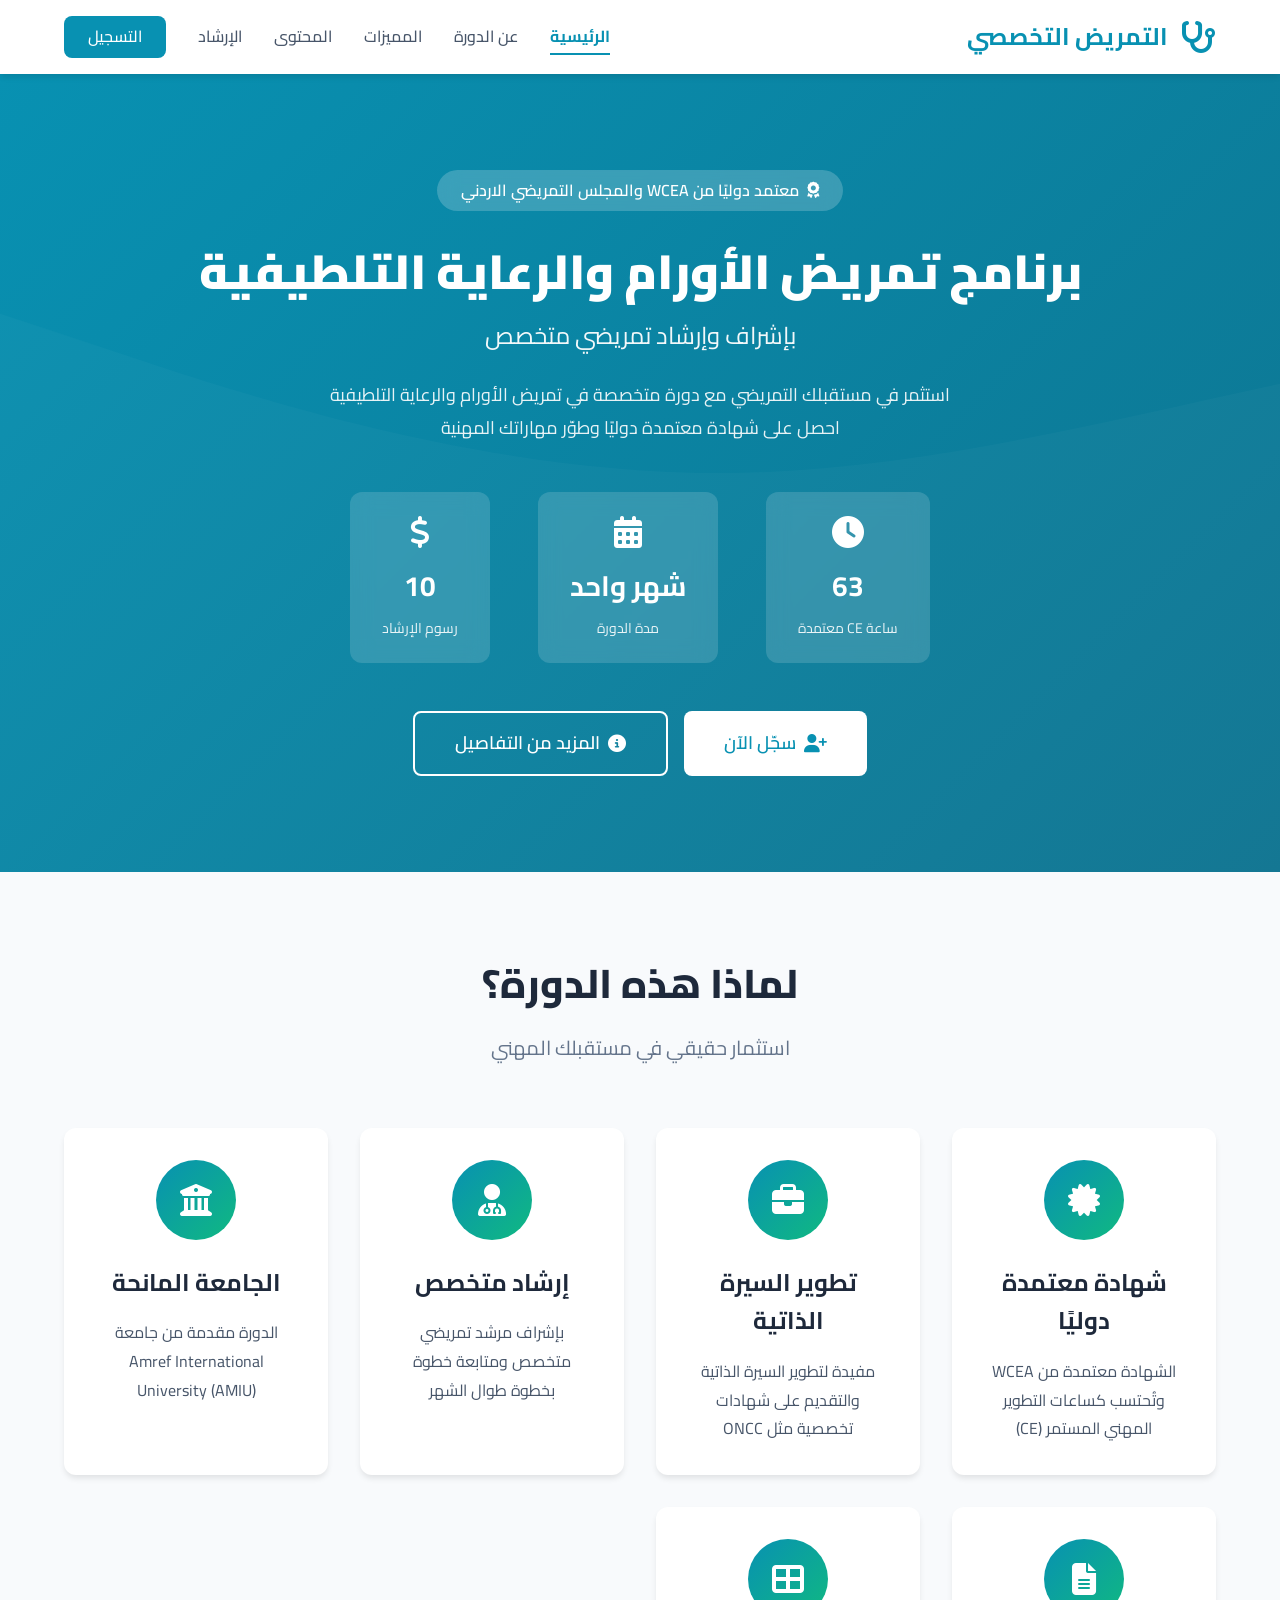
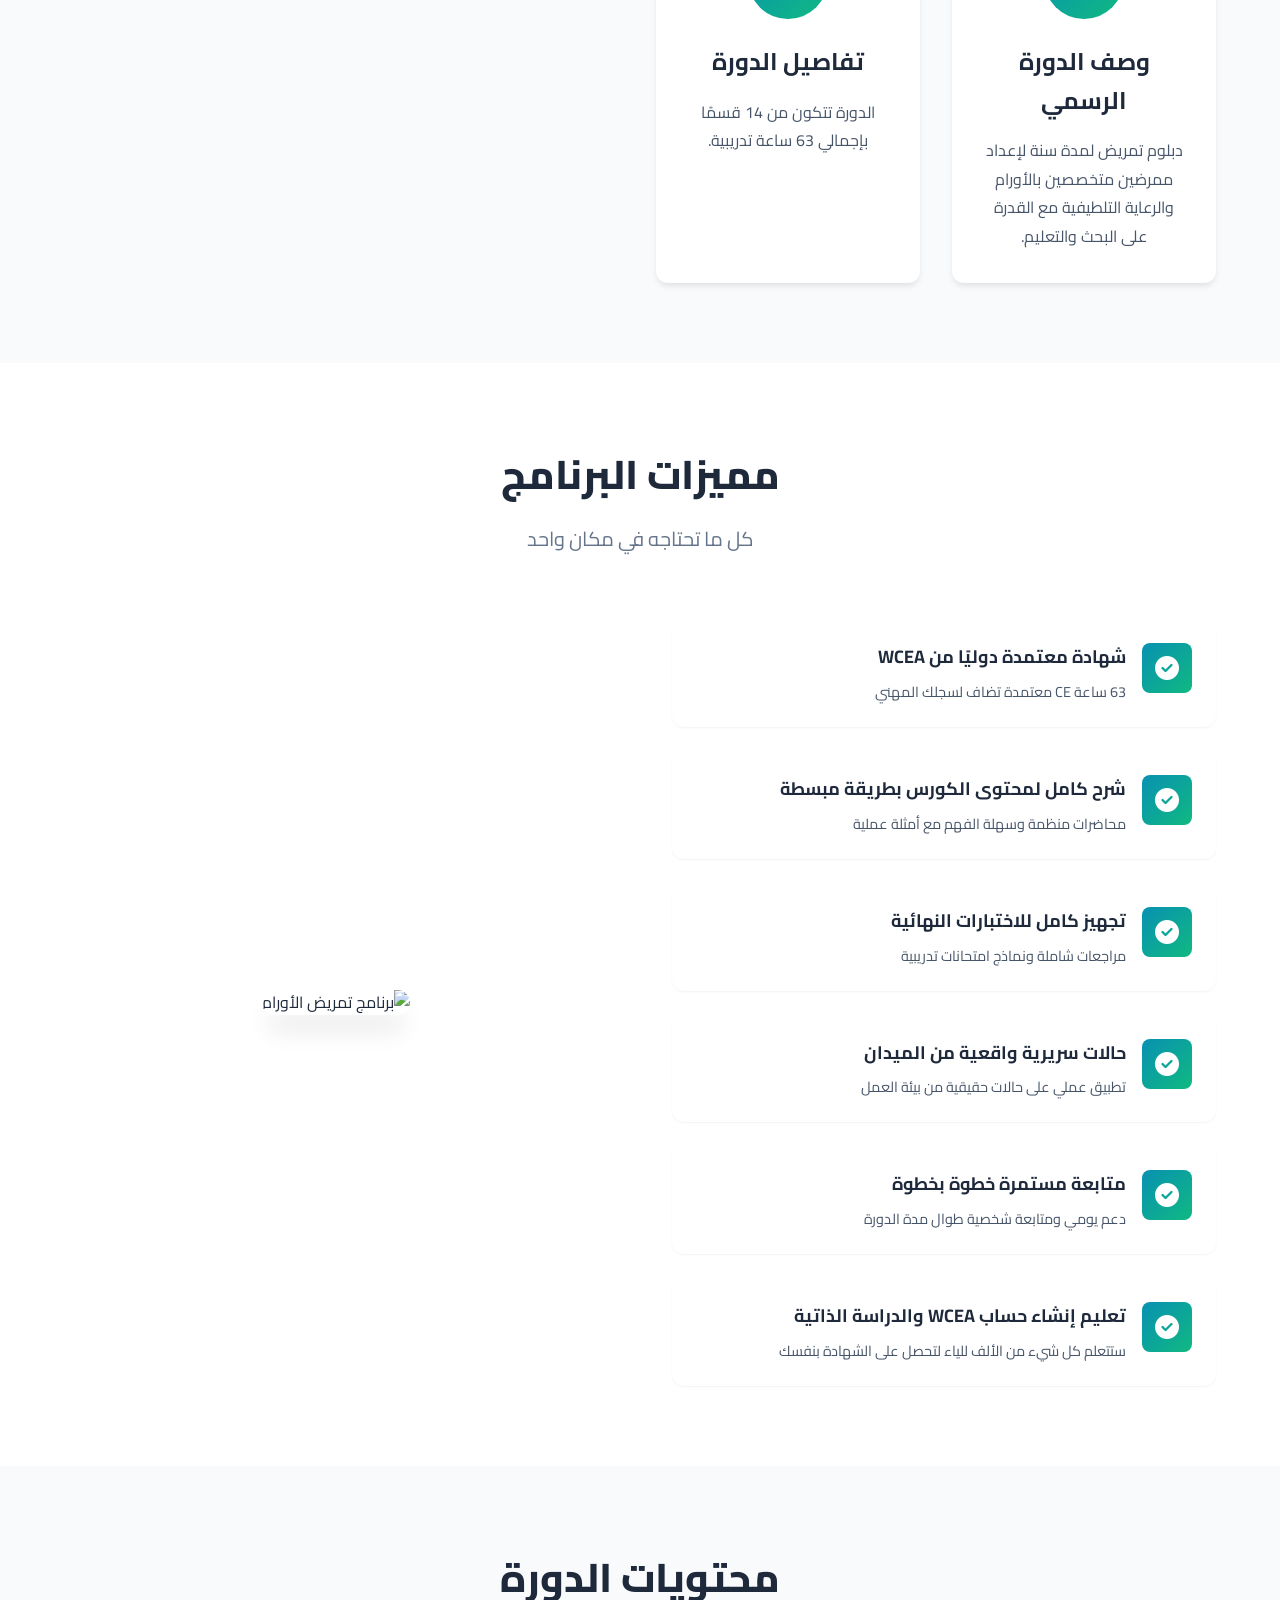
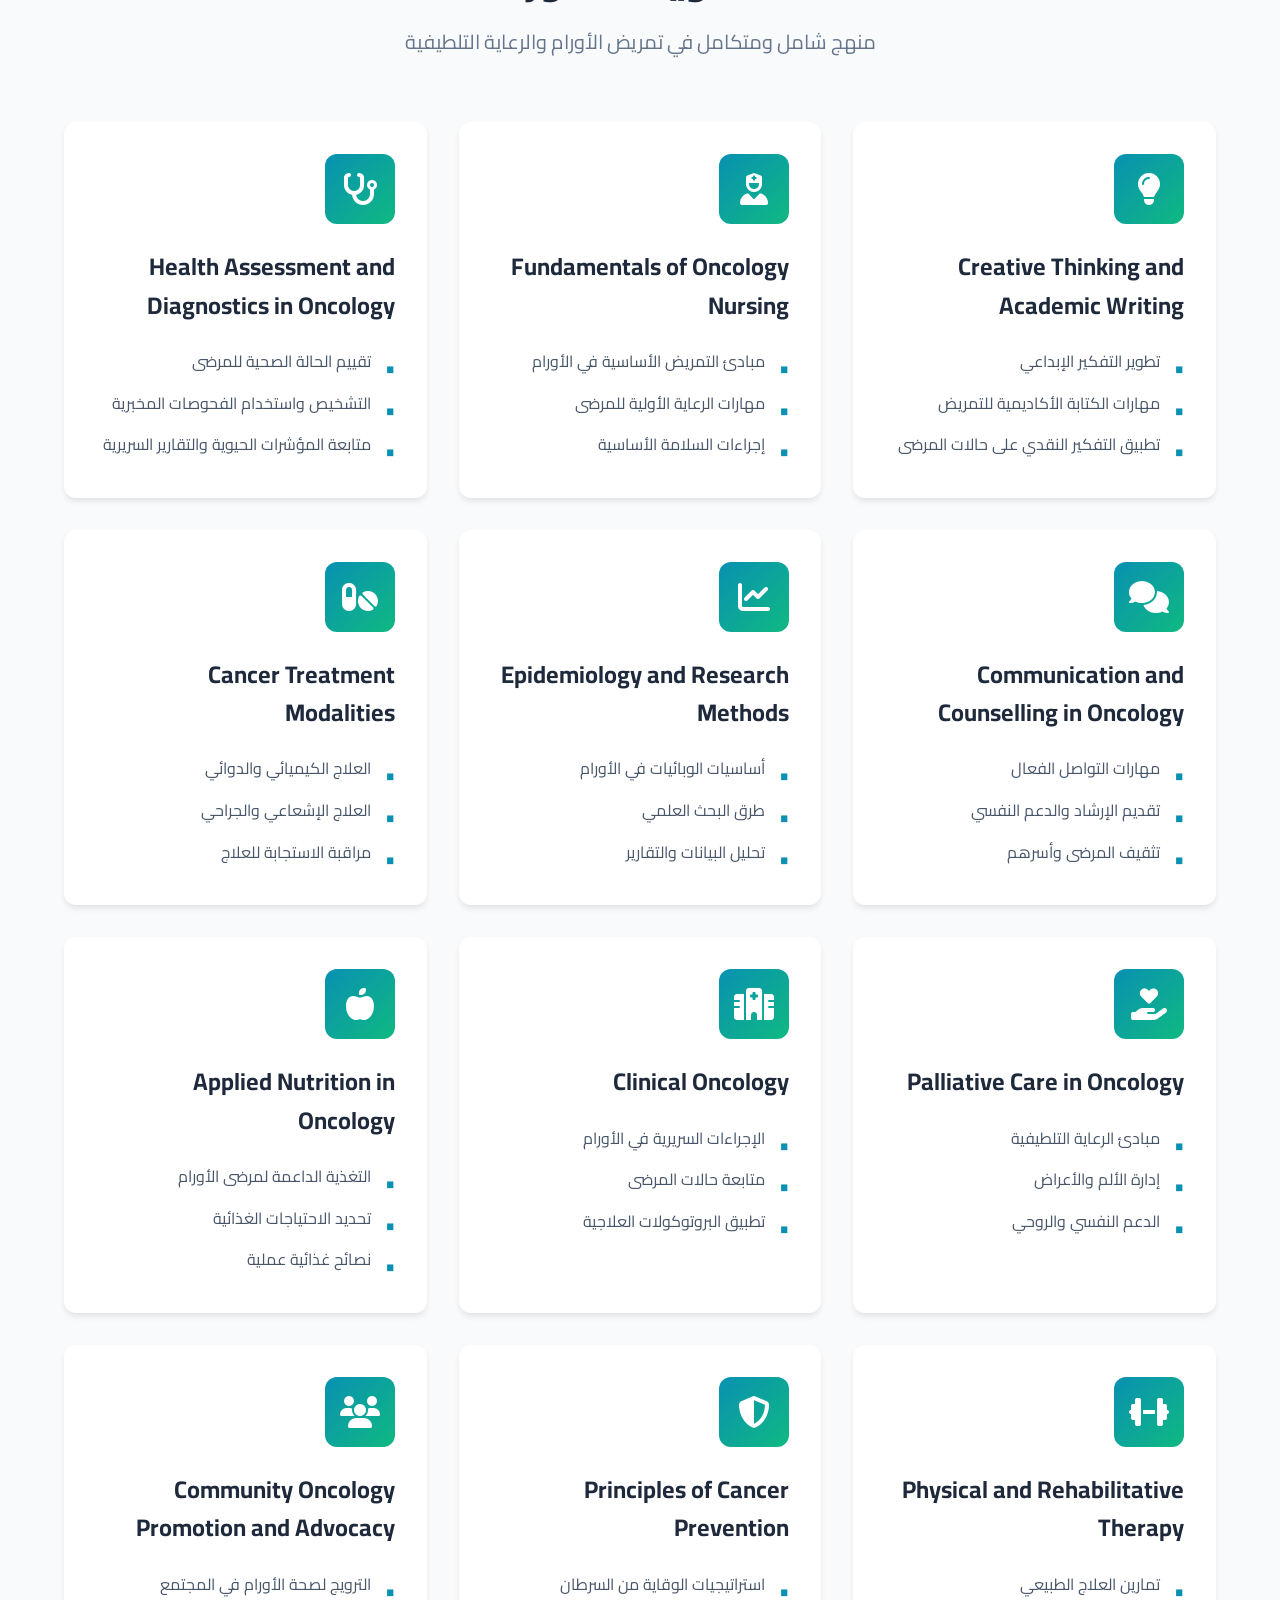
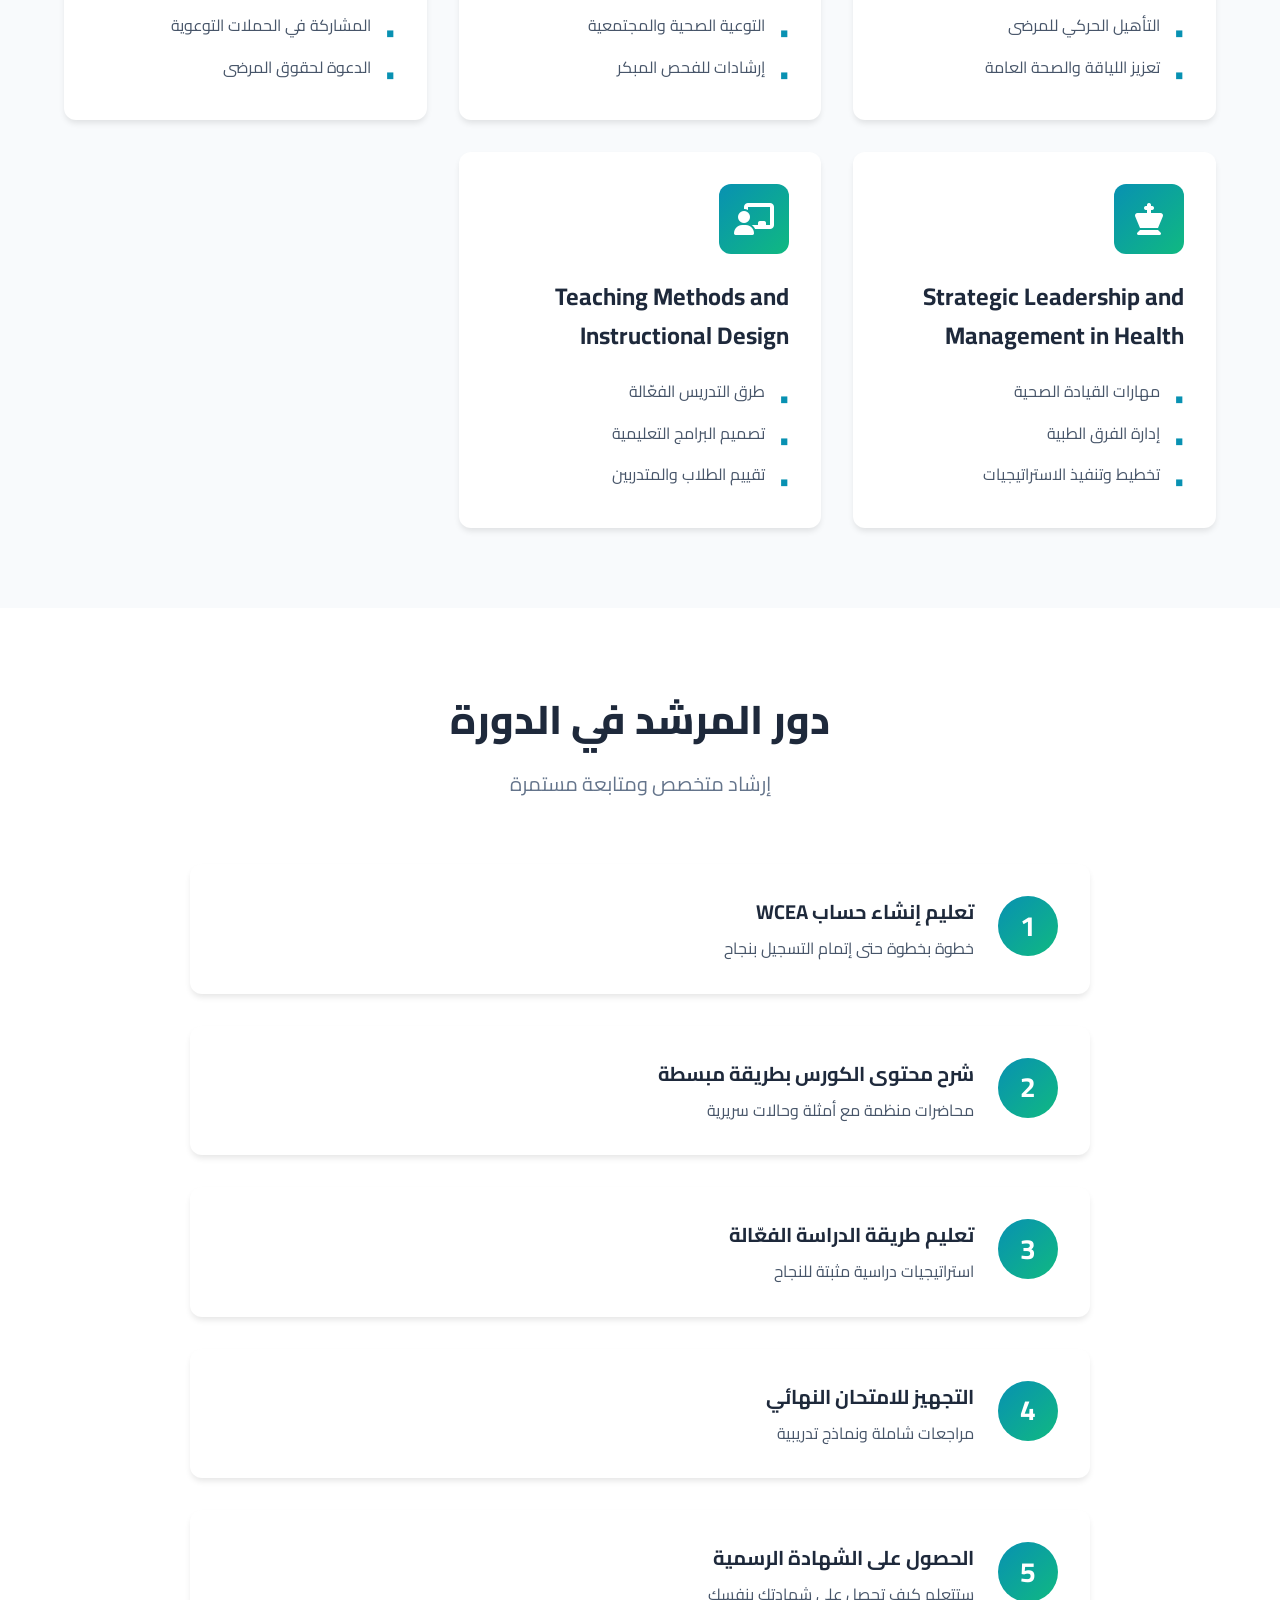
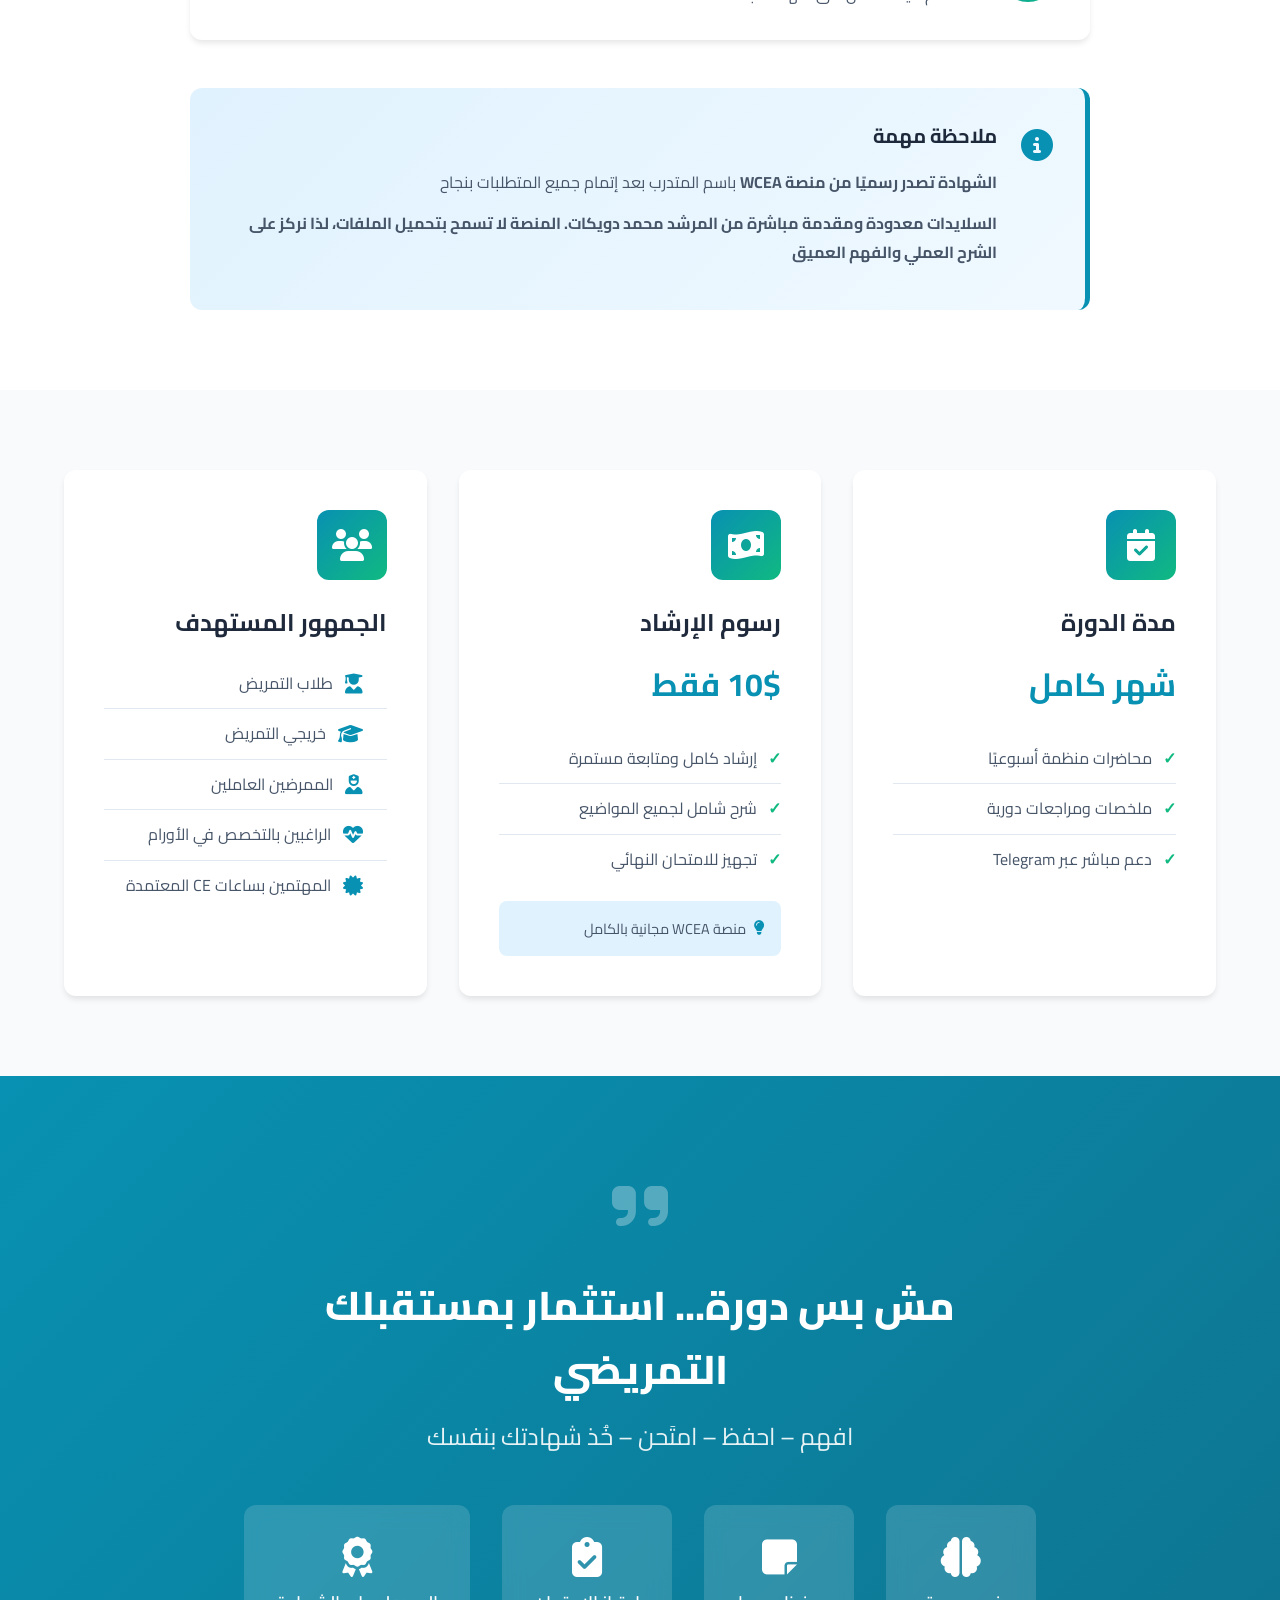
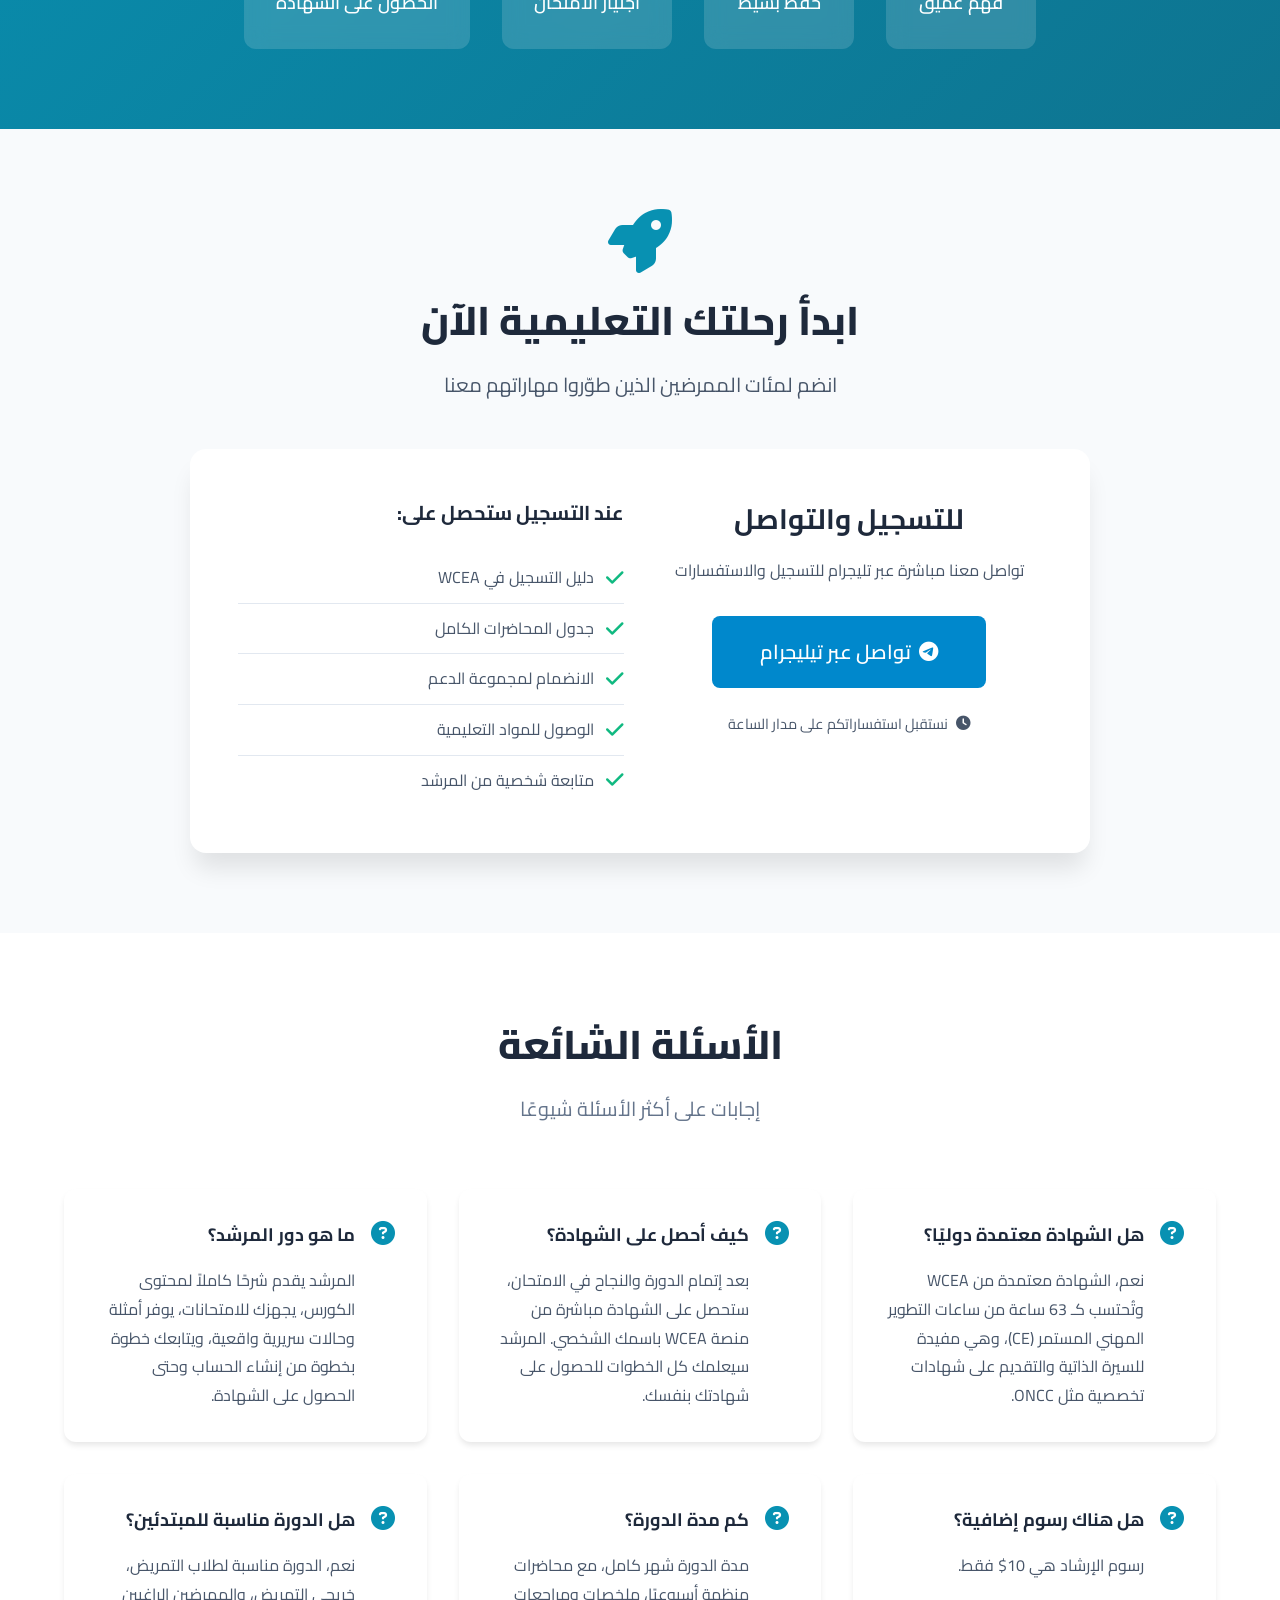
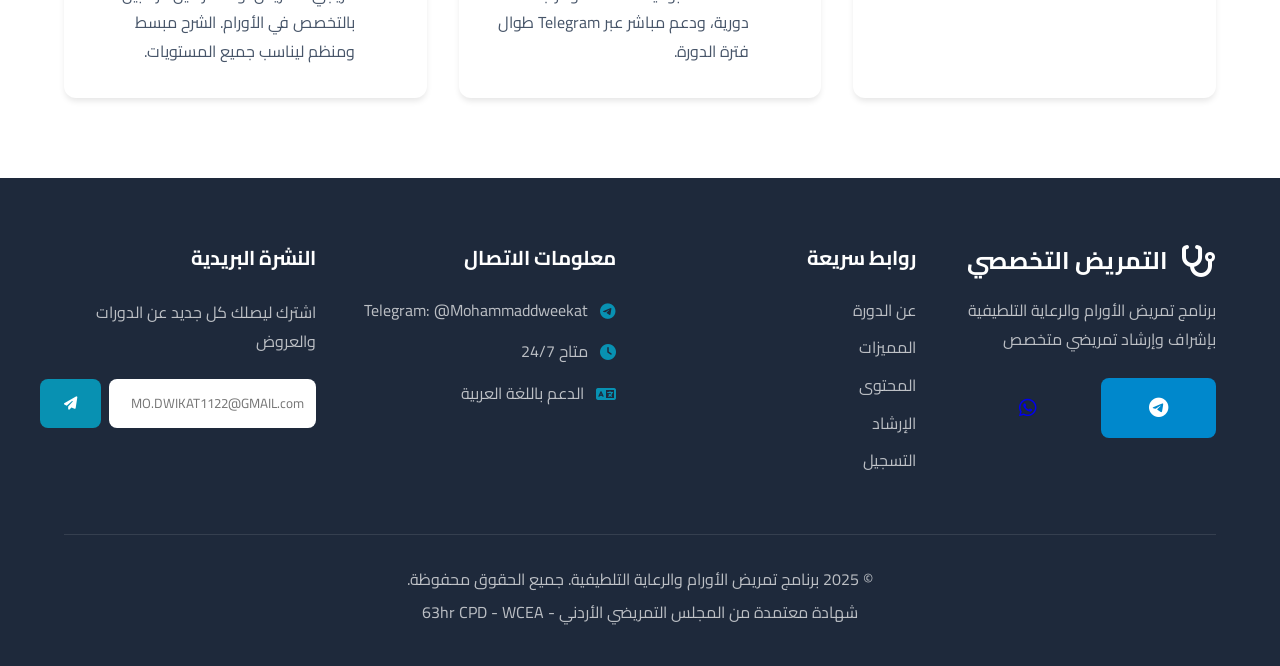
==== index.html @ 65f8643a "Update stylesheet and script paths in index.html" ====
<!DOCTYPE html>
<html lang="ar" dir="rtl">
<head>
    <meta charset="UTF-8">
    <meta name="viewport" content="width=device-width, initial-scale=1.0">
    <title>برنامج تمريض الأورام والرعاية التلطيفية</title>
    <link rel="stylesheet" href="style.css">
    <link rel="stylesheet" href="https://cdn.jsdelivr.net/npm/@fortawesome/fontawesome-free@6.4.0/css/all.min.css">
    <link rel="preconnect" href="https://fonts.googleapis.com">
    <link rel="preconnect" href="https://fonts.gstatic.com" crossorigin>
    <link href="https://fonts.googleapis.com/css2?family=Cairo:wght@300;400;600;700;900&display=swap" rel="stylesheet">
</head>
<body>
    <!-- Header Section -->
    <header class="main-header">
        <div class="container">
            <div class="header-content">
                <div class="logo">
                    <i class="fas fa-stethoscope"></i>
                    <span>التمريض التخصصي</span>
                </div>
                <nav class="main-nav">
                    <a href="#hero" class="nav-link">الرئيسية</a>
                    <a href="#about" class="nav-link">عن الدورة</a>
                    <a href="#features" class="nav-link">المميزات</a>
                    <a href="#content" class="nav-link">المحتوى</a>
                    <a href="#mentor" class="nav-link">الإرشاد</a>
                    <a href="#register" class="nav-link cta-nav">التسجيل</a>
                </nav>
                <button class="mobile-menu-btn">
                    <i class="fas fa-bars"></i>
                </button>
            </div>
        </div>
    </header>

    <!-- Hero Section -->
    <section id="hero" class="hero-section">
        <div class="hero-overlay"></div>
        <div class="container">
            <div class="hero-content">
                <div class="badge">
                    <i class="fas fa-award"></i>
                    <span>معتمد دوليًا من WCEA والمجلس التمريضي الاردني</span>
                </div>
                <h1 class="hero-title">برنامج تمريض الأورام والرعاية التلطيفية</h1>
                <p class="hero-subtitle">بإشراف وإرشاد تمريضي متخصص
                    </p>
                <p class="hero-description">
                    استثمر في مستقبلك التمريضي مع دورة متخصصة في تمريض الأورام والرعاية التلطيفية
                    <br>
                    احصل على شهادة معتمدة دوليًا وطوّر مهاراتك المهنية
                </p>
                <div class="hero-stats">
                    <div class="stat-item">
                        <i class="fas fa-clock"></i>
                        <strong>63</strong>
                        <span>ساعة CE معتمدة</span>
                    </div>
                    <div class="stat-item">
                        <i class="fas fa-calendar-alt"></i>
                        <strong>شهر واحد</strong>
                        <span>مدة الدورة</span>
                    </div>
                    <div class="stat-item">
                        <i class="fas fa-dollar-sign"></i>
                        <strong>10 دولار</strong>
                        <span>رسوم الإرشاد</span>
                    </div>
                </div>
                <div class="hero-cta">
                    <a href="#register" class="btn btn-primary btn-lg">
                        <i class="fas fa-user-plus"></i>
                        سجّل الآن
                    </a>
                    <a href="#about" class="btn btn-outline btn-lg">
                        <i class="fas fa-info-circle"></i>
                        المزيد من التفاصيل
                    </a>
                </div>
            </div>
        </div>
    </section>

    <!-- About Section -->
    <section id="about" class="about-section">
        <div class="container">
            <div class="section-header">
                <h2 class="section-title">لماذا هذه الدورة؟</h2>
                <p class="section-subtitle">استثمار حقيقي في مستقبلك المهني</p>
            </div>
            <div class="about-grid">
                <div class="about-card">
                    <div class="card-icon">
                        <i class="fas fa-certificate"></i>
                    </div>
                    <h3>شهادة معتمدة دوليًا</h3>
                    <p>الشهادة معتمدة من WCEA وتُحتسب كساعات التطوير المهني المستمر (CE)</p>
                </div>
                <div class="about-card">
                    <div class="card-icon">
                        <i class="fas fa-briefcase"></i>
                    </div>
                    <h3>تطوير السيرة الذاتية</h3>
                    <p>مفيدة لتطوير السيرة الذاتية والتقديم على شهادات تخصصية مثل ONCC</p>
                </div>
                <div class="about-card">
                    <div class="card-icon">
                        <i class="fas fa-user-md"></i>
                    </div>
                    <h3>إرشاد متخصص</h3>
                    <p>بإشراف مرشد تمريضي متخصص ومتابعة خطوة بخطوة طوال الشهر</p>
                     </div>
                      <div class="about-card">
                    <div class="card-icon">
                        <i class="fas fa-university"></i>
                          </div>
                    <h3>الجامعة المانحة </h3>
                    <p>الدورة مقدمة من جامعة Amref International University (AMIU)</p>
                    </div>
                      <div class="about-card">
                    <div class="card-icon">
                        <i class="fas fa-file-alt"></i>
                          </div>
                    <h3>وصف الدورة الرسمي  </h3>
                    <p>دبلوم تمريض لمدة سنة لإعداد ممرضين متخصصين بالأورام والرعاية التلطيفية مع القدرة على البحث والتعليم. </p>
                     </div>
                      <div class="about-card">
                    <div class="card-icon">
                        <i class="fas fa-th-large"></i>
                          </div>
                    <h3> تفاصيل الدورة   </h3>
                    <p>الدورة تتكون من 14 قسمًا بإجمالي 63 ساعة تدريبية.</p>
                </div>
                </div>
            </div>
        </div>
    </section>

    <!-- Features Section -->
    <section id="features" class="features-section">
        <div class="container">
            <div class="section-header">
                <h2 class="section-title">مميزات البرنامج</h2>
                <p class="section-subtitle">كل ما تحتاجه في مكان واحد</p>
            </div>
            <div class="features-content">
                <div class="features-list">
                    <div class="feature-item">
                        <div class="feature-icon">
                            <i class="fas fa-check-circle"></i>
                        </div>
                        <div class="feature-text">
                            <h4>شهادة معتمدة دوليًا من WCEA</h4>
                            <p>63 ساعة CE معتمدة تضاف لسجلك المهني</p>
                        </div>
                    </div>
                    <div class="feature-item">
                        <div class="feature-icon">
                            <i class="fas fa-check-circle"></i>
                        </div>
                        <div class="feature-text">
                            <h4>شرح كامل لمحتوى الكورس بطريقة مبسطة</h4>
                            <p>محاضرات منظمة وسهلة الفهم مع أمثلة عملية</p>
                        </div>
                    </div>
                    <div class="feature-item">
                        <div class="feature-icon">
                            <i class="fas fa-check-circle"></i>
                        </div>
                        <div class="feature-text">
                            <h4>تجهيز كامل للاختبارات النهائية</h4>
                            <p>مراجعات شاملة ونماذج امتحانات تدريبية</p>
                        </div>
                    </div>
                    <div class="feature-item">
                        <div class="feature-icon">
                            <i class="fas fa-check-circle"></i>
                        </div>
                        <div class="feature-text">
                            <h4>حالات سريرية واقعية من الميدان</h4>
                            <p>تطبيق عملي على حالات حقيقية من بيئة العمل</p>
                        </div>
                    </div>
                    <div class="feature-item">
                        <div class="feature-icon">
                            <i class="fas fa-check-circle"></i>
                        </div>
                        <div class="feature-text">
                            <h4>متابعة مستمرة خطوة بخطوة</h4>
                            <p>دعم يومي ومتابعة شخصية طوال مدة الدورة</p>
                        </div>
                    </div>
                    <div class="feature-item">
                        <div class="feature-icon">
                            <i class="fas fa-check-circle"></i>
                        </div>
                        <div class="feature-text">
                            <h4>تعليم إنشاء حساب WCEA والدراسة الذاتية</h4>
                            <p>ستتعلم كل شيء من الألف للياء لتحصل على الشهادة بنفسك</p>
                        </div>
                    </div>
                </div>
                <div class="features-image">
                    <img src="https://bozfzygezpiautkrzdjt.supabase.co/storage/v1/object/public/By%20AMREF%20Health%20Africa%20on%20behalf%20of%20AMREF%20Health%20Africa/1727100369_b77502ebb1fc973735e6120f9392bea0.jpg" alt="برنامج تمريض الأورام">

                </div>
            </div>
        </div>
    </section>

<!-- Content Section -->
<section id="content" class="content-section">
    <div class="container">
        <div class="section-header">
            <h2 class="section-title">محتويات الدورة</h2>
            <p class="section-subtitle">منهج شامل ومتكامل في تمريض الأورام والرعاية التلطيفية</p>
        </div>
        <div class="content-grid">

            <!-- 1. Creative Thinking and Academic Writing -->
            <div class="content-card">
                <div class="content-icon">
                    <i class="fas fa-lightbulb"></i>
                </div>
                <h3>Creative Thinking and Academic Writing</h3>
                <ul>
                    <li>تطوير التفكير الإبداعي</li>
                    <li>مهارات الكتابة الأكاديمية للتمريض</li>
                    <li>تطبيق التفكير النقدي على حالات المرضى</li>
                </ul>
            </div>

            <!-- 2. Fundamentals of Oncology Nursing -->
            <div class="content-card">
                <div class="content-icon">
                    <i class="fas fa-user-nurse"></i>
                </div>
                <h3>Fundamentals of Oncology Nursing</h3>
                <ul>
                    <li>مبادئ التمريض الأساسية في الأورام</li>
                    <li>مهارات الرعاية الأولية للمرضى</li>
                    <li>إجراءات السلامة الأساسية</li>
                </ul>
            </div>

            <!-- 3. Health Assessment and Diagnostics in Oncology -->
            <div class="content-card">
                <div class="content-icon">
                    <i class="fas fa-stethoscope"></i>
                </div>
                <h3>Health Assessment and Diagnostics in Oncology</h3>
                <ul>
                    <li>تقييم الحالة الصحية للمرضى</li>
                    <li>التشخيص واستخدام الفحوصات المخبرية</li>
                    <li>متابعة المؤشرات الحيوية والتقارير السريرية</li>
                </ul>
            </div>

            <!-- 4. Communication and Counselling in Oncology -->
            <div class="content-card">
                <div class="content-icon">
                    <i class="fas fa-comments"></i>
                </div>
                <h3>Communication and Counselling in Oncology</h3>
                <ul>
                    <li>مهارات التواصل الفعال</li>
                    <li>تقديم الإرشاد والدعم النفسي</li>
                    <li>تثقيف المرضى وأسرهم</li>
                </ul>
            </div>

            <!-- 5. Epidemiology and Research Methods -->
            <div class="content-card">
                <div class="content-icon">
                    <i class="fas fa-chart-line"></i>
                </div>
                <h3>Epidemiology and Research Methods</h3>
                <ul>
                    <li>أساسيات الوبائيات في الأورام</li>
                    <li>طرق البحث العلمي</li>
                    <li>تحليل البيانات والتقارير</li>
                </ul>
            </div>

            <!-- 6. Cancer Treatment Modalities -->
            <div class="content-card">
                <div class="content-icon">
                    <i class="fas fa-pills"></i>
                </div>
                <h3>Cancer Treatment Modalities</h3>
                <ul>
                    <li>العلاج الكيميائي والدوائي</li>
                    <li>العلاج الإشعاعي والجراحي</li>
                    <li>مراقبة الاستجابة للعلاج</li>
                </ul>
            </div>

            <!-- 7. Palliative Care in Oncology -->
            <div class="content-card">
                <div class="content-icon">
                    <i class="fas fa-hand-holding-heart"></i>
                </div>
                <h3>Palliative Care in Oncology</h3>
                <ul>
                    <li>مبادئ الرعاية التلطيفية</li>
                    <li>إدارة الألم والأعراض</li>
                    <li>الدعم النفسي والروحي</li>
                </ul>
            </div>

            <!-- 8. Clinical Oncology -->
            <div class="content-card">
                <div class="content-icon">
                    <i class="fas fa-hospital"></i>
                </div>
                <h3>Clinical Oncology</h3>
                <ul>
                    <li>الإجراءات السريرية في الأورام</li>
                    <li>متابعة حالات المرضى</li>
                    <li>تطبيق البروتوكولات العلاجية</li>
                </ul>
            </div>

            <!-- 9. Applied Nutrition in Oncology -->
            <div class="content-card">
                <div class="content-icon">
                    <i class="fas fa-apple-alt"></i>
                </div>
                <h3>Applied Nutrition in Oncology</h3>
                <ul>
                    <li>التغذية الداعمة لمرضى الأورام</li>
                    <li>تحديد الاحتياجات الغذائية</li>
                    <li>نصائح غذائية عملية</li>
                </ul>
            </div>

            <!-- 10. Physical and Rehabilitative Therapy -->
            <div class="content-card">
                <div class="content-icon">
                    <i class="fas fa-dumbbell"></i>
                </div>
                <h3>Physical and Rehabilitative Therapy</h3>
                <ul>
                    <li>تمارين العلاج الطبيعي</li>
                    <li>التأهيل الحركي للمرضى</li>
                    <li>تعزيز اللياقة والصحة العامة</li>
                </ul>
            </div>

            <!-- 11. Principles of Cancer Prevention -->
            <div class="content-card">
                <div class="content-icon">
                    <i class="fas fa-shield-alt"></i>
                </div>
                <h3>Principles of Cancer Prevention</h3>
                <ul>
                    <li>استراتيجيات الوقاية من السرطان</li>
                    <li>التوعية الصحية والمجتمعية</li>
                    <li>إرشادات للفحص المبكر</li>
                </ul>
            </div>

            <!-- 12. Community Oncology Promotion and Advocacy -->
            <div class="content-card">
                <div class="content-icon">
                    <i class="fas fa-users"></i>
                </div>
                <h3>Community Oncology Promotion and Advocacy</h3>
                <ul>
                    <li>الترويج لصحة الأورام في المجتمع</li>
                    <li>المشاركة في الحملات التوعوية</li>
                    <li>الدعوة لحقوق المرضى</li>
                </ul>
            </div>

            <!-- 13. Strategic Leadership and Management in Health -->
            <div class="content-card">
                <div class="content-icon">
                    <i class="fas fa-chess-king"></i>
                </div>
                <h3>Strategic Leadership and Management in Health</h3>
                <ul>
                    <li>مهارات القيادة الصحية</li>
                    <li>إدارة الفرق الطبية</li>
                    <li>تخطيط وتنفيذ الاستراتيجيات</li>
                </ul>
            </div>

            <!-- 14. Teaching Methods and Instructional Design -->
            <div class="content-card">
                <div class="content-icon">
                    <i class="fas fa-chalkboard-teacher"></i>
                </div>
                <h3>Teaching Methods and Instructional Design</h3>
                <ul>
                    <li>طرق التدريس الفعّالة</li>
                    <li>تصميم البرامج التعليمية</li>
                    <li>تقييم الطلاب والمتدربين</li>
                </ul>
            </div>

        </div>
    </div>
</section>


    <!-- Mentor Section -->
    <section id="mentor" class="mentor-section">
        <div class="container">
            <div class="section-header">
                <h2 class="section-title">دور المرشد في الدورة</h2>
                <p class="section-subtitle">إرشاد متخصص ومتابعة مستمرة</p>
            </div>
            <div class="mentor-content">
                <div class="mentor-steps">
                    <div class="step-item">
                        <div class="step-number">1</div>
                        <div class="step-content">
                            <h4>تعليم إنشاء حساب WCEA</h4>
                            <p>خطوة بخطوة حتى إتمام التسجيل بنجاح</p>
                        </div>
                    </div>
                    <div class="step-item">
                        <div class="step-number">2</div>
                        <div class="step-content">
                            <h4>شرح محتوى الكورس بطريقة مبسطة</h4>
                            <p>محاضرات منظمة مع أمثلة وحالات سريرية</p>
                        </div>
                    </div>
                    <div class="step-item">
                        <div class="step-number">3</div>
                        <div class="step-content">
                            <h4>تعليم طريقة الدراسة الفعّالة</h4>
                            <p>استراتيجيات دراسية مثبتة للنجاح</p>
                        </div>
                    </div>
                    <div class="step-item">
                        <div class="step-number">4</div>
                        <div class="step-content">
                            <h4>التجهيز للامتحان النهائي</h4>
                            <p>مراجعات شاملة ونماذج تدريبية</p>
                        </div>
                    </div>
                    <div class="step-item">
                        <div class="step-number">5</div>
                        <div class="step-content">
                            <h4>الحصول على الشهادة الرسمية</h4>
                            <p>ستتعلم كيف تحصل على شهادتك بنفسك</p>
                        </div>
                    </div>
                </div>
                <div class="mentor-note">
                    <div class="note-icon">
                        <i class="fas fa-info-circle"></i>
                    </div>
                    <div class="note-content">
                        <h4>ملاحظة مهمة</h4>
                        <p><strong>الشهادة تصدر رسميًا من منصة WCEA</strong> باسم المتدرب بعد إتمام جميع المتطلبات بنجاح</p>
                        <p><strong>السلايدات معدودة ومقدمة مباشرة من المرشد محمد دويكات. المنصة لا تسمح بتحميل الملفات، لذا نركز على الشرح العملي والفهم العميق</strong></p>

                    </div>
                </div>
            </div>
        </div>
    </section>

    <!-- Details Section -->
    <section class="details-section">
        <div class="container">
            <div class="details-grid">
                <div class="detail-card">
                    <div class="detail-icon">
                        <i class="fas fa-calendar-check"></i>
                    </div>
                    <h3>مدة الدورة</h3>
                    <p class="detail-value">شهر كامل</p>
                    <ul class="detail-list">
                        <li>محاضرات منظمة أسبوعيًا</li>
                        <li>ملخصات ومراجعات دورية</li>
                        <li>دعم مباشر عبر Telegram</li>
                    </ul>
                </div>
                <div class="detail-card">
                    <div class="detail-icon">
                        <i class="fas fa-money-bill-wave"></i>
                    </div>
                    <h3>رسوم الإرشاد</h3>
                    <p class="detail-value">10$ فقط</p>
                    <ul class="detail-list">
                        <li>إرشاد كامل ومتابعة مستمرة</li>
                        <li>شرح شامل لجميع المواضيع</li>
                        <li>تجهيز للامتحان النهائي</li>
                    </ul>
                    <p class="detail-note"><i class="fas fa-lightbulb"></i> منصة WCEA مجانية بالكامل</p>
                </div>
                <div class="detail-card">
                    <div class="detail-icon">
                        <i class="fas fa-users"></i>
                    </div>
                    <h3>الجمهور المستهدف</h3>
                    <ul class="detail-list target-list">
                        <li><i class="fas fa-user-graduate"></i> طلاب التمريض</li>
                        <li><i class="fas fa-graduation-cap"></i> خريجي التمريض</li>
                        <li><i class="fas fa-user-nurse"></i> الممرضين العاملين</li>
                        <li><i class="fas fa-heartbeat"></i> الراغبين بالتخصص في الأورام</li>
                        <li><i class="fas fa-certificate"></i> المهتمين بساعات CE المعتمدة</li>
                    </ul>
                </div>
            </div>
        </div>
    </section>

    <!-- Motivation Section -->
    <section class="motivation-section">
        <div class="container">
            <div class="motivation-content">
                <div class="quote-icon">
                    <i class="fas fa-quote-right"></i>
                </div>
                <h2 class="motivation-title">مش بس دورة... استثمار بمستقبلك التمريضي</h2>
                <p class="motivation-subtitle">افهم – احفظ – امتَحن – خُذ شهادتك بنفسك</p>
                <div class="motivation-features">
                    <div class="mot-item">
                        <i class="fas fa-brain"></i>
                        <span>فهم عميق</span>
                    </div>
                    <div class="mot-item">
                       <i class="fas fa-sticky-note"></i>
                        <span>حفظ بسيط </span>
                    </div>
                    <div class="mot-item">
                        <i class="fas fa-clipboard-check"></i>
                        <span>اجتياز الامتحان</span>
                    </div>
                    <div class="mot-item">
                        <i class="fas fa-award"></i>
                        <span>الحصول على الشهادة</span>
                    </div>
                </div>
            </div>
        </div>
    </section>

    <!-- Register Section -->
    <section id="register" class="register-section">
        <div class="container">
            <div class="register-content">
                <div class="register-header">
                    <i class="fas fa-rocket"></i>
                    <h2>ابدأ رحلتك التعليمية الآن</h2>
                    <p>انضم لمئات الممرضين الذين طوّروا مهاراتهم معنا</p>
                </div>
                <div class="register-box">
                    <div class="register-info">
                        <h3>للتسجيل والتواصل</h3>
                        <p>تواصل معنا مباشرة عبر تليجرام للتسجيل والاستفسارات</p>
                        <a href=https://t.me/mohammaddweekat class="btn btn-telegram btn-xl" target="_blank">
                            <i class="fab fa-telegram"></i>
                            تواصل عبر تيليجرام
                        </a>
                        <p class="register-note">
                            <i class="fas fa-clock"></i>
                            نستقبل استفساراتكم على مدار الساعة
                        </p>
                    </div>
                    <div class="register-benefits">
                        <h4>عند التسجيل ستحصل على:</h4>
                        <ul>
                            <li><i class="fas fa-check"></i> دليل التسجيل في WCEA</li>
                            <li><i class="fas fa-check"></i> جدول المحاضرات الكامل</li>
                            <li><i class="fas fa-check"></i> الانضمام لمجموعة الدعم</li>
                            <li><i class="fas fa-check"></i> الوصول للمواد التعليمية</li>
                            <li><i class="fas fa-check"></i> متابعة شخصية من المرشد</li>
                        </ul>
                    </div>
                </div>
            </div>
        </div>
    </section>

    <!-- FAQ Section -->
    <section class="faq-section">
        <div class="container">
            <div class="section-header">
                <h2 class="section-title">الأسئلة الشائعة</h2>
                <p class="section-subtitle">إجابات على أكثر الأسئلة شيوعًا</p>
            </div>
            <div class="faq-grid">
                <div class="faq-item">
                    <div class="faq-question">
                        <i class="fas fa-question-circle"></i>
                        <h4>هل الشهادة معتمدة دوليًا؟</h4>
                    </div>
                    <div class="faq-answer">
                        <p>نعم، الشهادة معتمدة من WCEA وتُحتسب كـ 63 ساعة من ساعات التطوير المهني المستمر (CE)، وهي مفيدة للسيرة الذاتية والتقديم على شهادات تخصصية مثل ONCC.</p>
                    </div>
                </div>
                <div class="faq-item">
                    <div class="faq-question">
                        <i class="fas fa-question-circle"></i>
                        <h4>كيف أحصل على الشهادة؟</h4>
                    </div>
                    <div class="faq-answer">
                        <p>بعد إتمام الدورة والنجاح في الامتحان، ستحصل على الشهادة مباشرة من منصة WCEA باسمك الشخصي. المرشد سيعلمك كل الخطوات للحصول على شهادتك بنفسك.</p>
                    </div>
                </div>
                <div class="faq-item">
                    <div class="faq-question">
                        <i class="fas fa-question-circle"></i>
                        <h4>ما هو دور المرشد؟</h4>
                    </div>
                    <div class="faq-answer">
                        <p>المرشد يقدم شرحًا كاملاً لمحتوى الكورس، يجهزك للامتحانات، يوفر أمثلة وحالات سريرية واقعية، ويتابعك خطوة بخطوة من إنشاء الحساب وحتى الحصول على الشهادة.</p>
                    </div>
                </div>
                <div class="faq-item">
                    <div class="faq-question">
                        <i class="fas fa-question-circle"></i>
                        <h4>هل هناك رسوم إضافية؟</h4>
                    </div>
                    <div class="faq-answer">
                        <p>رسوم الإرشاد هي 10$ فقط.</p>

                    </div>
                </div>
                <div class="faq-item">
                    <div class="faq-question">
                        <i class="fas fa-question-circle"></i>
                        <h4>كم مدة الدورة؟</h4>
                    </div>
                    <div class="faq-answer">
                        <p>مدة الدورة شهر كامل، مع محاضرات منظمة أسبوعيًا، ملخصات ومراجعات دورية، ودعم مباشر عبر Telegram طوال فترة الدورة.</p>
                    </div>
                </div>
                <div class="faq-item">
                    <div class="faq-question">
                        <i class="fas fa-question-circle"></i>
                        <h4>هل الدورة مناسبة للمبتدئين؟</h4>
                    </div>
                    <div class="faq-answer">
                        <p>نعم، الدورة مناسبة لطلاب التمريض، خريجي التمريض، والممرضين الراغبين بالتخصص في الأورام. الشرح مبسط ومنظم ليناسب جميع المستويات.</p>
                    </div>
                </div>
            </div>
        </div>
    </section>
<!-- Footer -->
<footer class="main-footer">
    <div class="container">
        <div class="footer-content">

            <!-- Logo & Description -->
            <div class="footer-section">
                <div class="footer-logo">
                    <i class="fas fa-stethoscope"></i>
                    <span>التمريض التخصصي</span>
                </div>
                <p>برنامج تمريض الأورام والرعاية التلطيفية بإشراف وإرشاد تمريضي متخصص</p>

                <!-- Social Links -->
                <div class="social-links">
                    <a href="https://t.me/mohammaddweekat" class="btn btn-telegram btn-xl" target="_blank">
                        <i class="fab fa-telegram"></i>
                    </a>
                    <a href="https://wa.me/0779327052" class="btn btn-whatsapp btn-xl" target="_blank">
                        <i class="fab fa-whatsapp"></i>
                    </a>
                </div>
            </div>

            <!-- Quick Links -->
            <div class="footer-section">
                <h4>روابط سريعة</h4>
                <ul class="footer-links">
                    <li><a href="#about">عن الدورة</a></li>
                    <li><a href="#features">المميزات</a></li>
                    <li><a href="#content">المحتوى</a></li>
                    <li><a href="#mentor">الإرشاد</a></li>
                    <li><a href="#register">التسجيل</a></li>
                </ul>
            </div>

            <!-- Contact Info -->
            <div class="footer-section">
                <h4>معلومات الاتصال</h4>
                <ul class="footer-contact">
                    <li><i class="fab fa-telegram"></i> Telegram: @Mohammaddweekat</li>
                    <li><i class="fas fa-clock"></i> متاح 24/7</li>
                    <li><i class="fas fa-language"></i> الدعم باللغة العربية</li>
                </ul>
            </div>

            <!-- Newsletter -->
            <div class="footer-section">
                <h4>النشرة البريدية</h4>
                <p>اشترك ليصلك كل جديد عن الدورات والعروض</p>
                <form class="newsletter-form">
                    <input type="email" placeholder="MO.DWIKAT1122@GMAIL.com">
                    <button type="submit"><i class="fas fa-paper-plane"></i></button>
                </form>
            </div>

        </div>

        <!-- Footer Bottom -->
        <div class="footer-bottom">
            <p>&copy; 2025 برنامج تمريض الأورام والرعاية التلطيفية. جميع الحقوق محفوظة.</p>
            <p>شهادة معتمدة من المجلس التمريضي الأردني - 63hr CPD - WCEA</p>
        </div>
    </div>
</footer>

<!-- Scroll to Top Button -->
<button class="scroll-top" id="scrollTop">
    <i class="fas fa-arrow-up"></i>
</button>

<script src="main.js"></script>
---- style.css ----
/* Global Styles */
* {
    margin: 0;
    padding: 0;
    box-sizing: border-box;
}

:root {
    /* Medical Colors */
    --primary-color: #0891b2; /* Medical Cyan */
    --secondary-color: #10b981; /* Medical Green */
    --accent-color: #06b6d4; /* Light Cyan */
    --dark-blue: #0e7490;
    --light-blue: #e0f2fe;
    --very-light-blue: #f0f9ff;
    
    /* Text Colors */
    --text-dark: #1e293b;
    --text-medium: #475569;
    --text-light: #64748b;
    
    /* Neutral Colors */
    --white: #ffffff;
    --light-gray: #f8fafc;
    --medium-gray: #e2e8f0;
    --border-gray: #cbd5e1;
    
    /* Status Colors */
    --success: #10b981;
    --warning: #f59e0b;
    --danger: #ef4444;
    
    /* Shadows */
    --shadow-sm: 0 1px 2px 0 rgba(0, 0, 0, 0.05);
    --shadow-md: 0 4px 6px -1px rgba(0, 0, 0, 0.1);
    --shadow-lg: 0 10px 15px -3px rgba(0, 0, 0, 0.1);
    --shadow-xl: 0 20px 25px -5px rgba(0, 0, 0, 0.1);
    
    /* Transitions */
    --transition: all 0.3s ease;
    
    /* Border Radius */
    --radius-sm: 0.375rem;
    --radius-md: 0.5rem;
    --radius-lg: 0.75rem;
    --radius-xl: 1rem;
}

body {
    font-family: 'Cairo', sans-serif;
    line-height: 1.6;
    color: var(--text-dark);
    background-color: var(--white);
    direction: rtl;
}

.container {
    max-width: 1200px;
    margin: 0 auto;
    padding: 0 1.5rem;
}

/* Header Styles */
.main-header {
    background: var(--white);
    box-shadow: var(--shadow-md);
    position: sticky;
    top: 0;
    z-index: 1000;
    transition: var(--transition);
}

.header-content {
    display: flex;
    justify-content: space-between;
    align-items: center;
    padding: 1rem 0;
}

.logo {
    display: flex;
    align-items: center;
    gap: 0.75rem;
    font-size: 1.5rem;
    font-weight: 700;
    color: var(--primary-color);
}

.logo i {
    font-size: 2rem;
}

.main-nav {
    display: flex;
    gap: 2rem;
    align-items: center;
}

.nav-link {
    color: var(--text-medium);
    text-decoration: none;
    font-weight: 500;
    transition: var(--transition);
    position: relative;
}

.nav-link:hover {
    color: var(--primary-color);
}

.nav-link::after {
    content: '';
    position: absolute;
    bottom: -5px;
    right: 0;
    width: 0;
    height: 2px;
    background: var(--primary-color);
    transition: var(--transition);
}

.nav-link:hover::after {
    width: 100%;
}

.cta-nav {
    background: var(--primary-color);
    color: var(--white);
    padding: 0.5rem 1.5rem;
    border-radius: var(--radius-md);
}

.cta-nav:hover {
    background: var(--dark-blue);
    color: var(--white);
}

.cta-nav::after {
    display: none;
}

.mobile-menu-btn {
    display: none;
    background: none;
    border: none;
    font-size: 1.5rem;
    color: var(--text-dark);
    cursor: pointer;
}

/* Hero Section */
.hero-section {
    background: linear-gradient(135deg, var(--primary-color) 0%, var(--dark-blue) 100%);
    color: var(--white);
    padding: 6rem 0;
    position: relative;
    overflow: hidden;
}

.hero-section::before {
    content: '';
    position: absolute;
    top: 0;
    right: 0;
    width: 100%;
    height: 100%;
    background: url('data:image/svg+xml,<svg xmlns="http://www.w3.org/2000/svg" viewBox="0 0 1440 320"><path fill="rgba(255,255,255,0.05)" d="M0,96L48,112C96,128,192,160,288,160C384,160,480,128,576,112C672,96,768,96,864,112C960,128,1056,160,1152,160C1248,160,1344,128,1392,112L1440,96L1440,320L1392,320C1344,320,1248,320,1152,320C1056,320,960,320,864,320C768,320,672,320,576,320C480,320,384,320,288,320C192,320,96,320,48,320L0,320Z"></path></svg>') no-repeat;
    background-size: cover;
    opacity: 0.5;
}

.hero-content {
    position: relative;
    z-index: 1;
    text-align: center;
    max-width: 900px;
    margin: 0 auto;
}

.badge {
    display: inline-flex;
    align-items: center;
    gap: 0.5rem;
    background: rgba(255, 255, 255, 0.2);
    backdrop-filter: blur(10px);
    padding: 0.5rem 1.5rem;
    border-radius: 50px;
    margin-bottom: 2rem;
    font-weight: 600;
}

.hero-title {
    font-size: 3rem;
    font-weight: 900;
    margin-bottom: 1rem;
    line-height: 1.2;
}

.hero-subtitle {
    font-size: 1.5rem;
    margin-bottom: 1.5rem;
    opacity: 0.95;
}

.hero-description {
    font-size: 1.125rem;
    margin-bottom: 3rem;
    opacity: 0.9;
    line-height: 1.8;
}

.hero-stats {
    display: flex;
    justify-content: center;
    gap: 3rem;
    margin-bottom: 3rem;
    flex-wrap: wrap;
}

.stat-item {
    display: flex;
    flex-direction: column;
    align-items: center;
    gap: 0.5rem;
    background: rgba(255, 255, 255, 0.15);
    backdrop-filter: blur(10px);
    padding: 1.5rem 2rem;
    border-radius: var(--radius-lg);
}

.stat-item i {
    font-size: 2rem;
    margin-bottom: 0.5rem;
}

.stat-item strong {
    font-size: 1.75rem;
    font-weight: 700;
}

.stat-item span {
    font-size: 0.875rem;
    opacity: 0.9;
}

.hero-cta {
    display: flex;
    justify-content: center;
    gap: 1rem;
    flex-wrap: wrap;
}

/* Button Styles */
.btn {
    display: inline-flex;
    align-items: center;
    gap: 0.5rem;
    padding: 0.75rem 2rem;
    border: none;
    border-radius: var(--radius-md);
    font-family: 'Cairo', sans-serif;
    font-weight: 600;
    text-decoration: none;
    cursor: pointer;
    transition: var(--transition);
    font-size: 1rem;
}

.btn-primary {
    background: var(--white);
    color: var(--primary-color);
}

.btn-primary:hover {
    background: var(--light-gray);
    transform: translateY(-2px);
    box-shadow: var(--shadow-lg);
}

.btn-outline {
    background: transparent;
    color: var(--white);
    border: 2px solid var(--white);
}

.btn-outline:hover {
    background: var(--white);
    color: var(--primary-color);
}

.btn-lg {
    padding: 1rem 2.5rem;
    font-size: 1.125rem;
}

.btn-xl {
    padding: 1.25rem 3rem;
    font-size: 1.25rem;
}

.btn-telegram {
    background: #0088cc;
    color: var(--white);
}

.btn-telegram:hover {
    background: #006699;
    transform: translateY(-2px);
    box-shadow: var(--shadow-lg);
}

/* Section Styles */
section {
    padding: 5rem 0;
}

.section-header {
    text-align: center;
    margin-bottom: 4rem;
}

.section-title {
    font-size: 2.5rem;
    font-weight: 800;
    color: var(--text-dark);
    margin-bottom: 1rem;
}

.section-subtitle {
    font-size: 1.25rem;
    color: var(--text-light);
}

/* About Section */
.about-section {
    background: var(--light-gray);
}

.about-grid {
    display: grid;
    grid-template-columns: repeat(auto-fit, minmax(250px, 1fr));
    gap: 2rem;
}

.about-card {
    background: var(--white);
    padding: 2rem;
    border-radius: var(--radius-lg);
    box-shadow: var(--shadow-md);
    transition: var(--transition);
    text-align: center;
}

.about-card:hover {
    transform: translateY(-5px);
    box-shadow: var(--shadow-xl);
}

.card-icon {
    width: 80px;
    height: 80px;
    background: linear-gradient(135deg, var(--primary-color), var(--secondary-color));
    color: var(--white);
    border-radius: 50%;
    display: flex;
    align-items: center;
    justify-content: center;
    font-size: 2rem;
    margin: 0 auto 1.5rem;
}

.about-card h3 {
    font-size: 1.5rem;
    font-weight: 700;
    color: var(--text-dark);
    margin-bottom: 1rem;
}

.about-card p {
    color: var(--text-medium);
    line-height: 1.8;
}

/* Features Section */
.features-content {
    display: grid;
    grid-template-columns: 1fr 1fr;
    gap: 4rem;
    align-items: center;
}

.features-list {
    display: flex;
    flex-direction: column;
    gap: 1.5rem;
}

.feature-item {
    display: flex;
    gap: 1rem;
    align-items: flex-start;
    background: var(--white);
    padding: 1.5rem;
    border-radius: var(--radius-lg);
    box-shadow: var(--shadow-sm);
    transition: var(--transition);
}

.feature-item:hover {
    box-shadow: var(--shadow-md);
    transform: translateX(-5px);
}

.feature-icon {
    flex-shrink: 0;
    width: 50px;
    height: 50px;
    background: linear-gradient(135deg, var(--primary-color), var(--secondary-color));
    color: var(--white);
    border-radius: var(--radius-md);
    display: flex;
    align-items: center;
    justify-content: center;
    font-size: 1.5rem;
}

.feature-text h4 {
    font-size: 1.125rem;
    font-weight: 700;
    color: var(--text-dark);
    margin-bottom: 0.5rem;
}

.feature-text p {
    color: var(--text-medium);
    font-size: 0.9rem;
}

.features-image {
    text-align: center;
}

.features-image img {
    max-width: 100%;
    height: auto;
    border-radius: var(--radius-xl);
    box-shadow: var(--shadow-xl);
}

/* Content Section */
.content-section {
    background: var(--light-gray);
}

.content-grid {
    display: grid;
    grid-template-columns: repeat(auto-fit, minmax(300px, 1fr));
    gap: 2rem;
}

.content-card {
    background: var(--white);
    padding: 2rem;
    border-radius: var(--radius-lg);
    box-shadow: var(--shadow-md);
    transition: var(--transition);
}

.content-card:hover {
    transform: translateY(-5px);
    box-shadow: var(--shadow-xl);
}

.content-icon {
    width: 70px;
    height: 70px;
    background: linear-gradient(135deg, var(--primary-color), var(--secondary-color));
    color: var(--white);
    border-radius: var(--radius-lg);
    display: flex;
    align-items: center;
    justify-content: center;
    font-size: 2rem;
    margin-bottom: 1.5rem;
}

.content-card h3 {
    font-size: 1.5rem;
    font-weight: 700;
    color: var(--text-dark);
    margin-bottom: 1rem;
}

.content-card ul {
    list-style: none;
}

.content-card ul li {
    padding: 0.5rem 0;
    color: var(--text-medium);
    padding-right: 1.5rem;
    position: relative;
}

.content-card ul li::before {
    content: '•';
    position: absolute;
    right: 0;
    color: var(--primary-color);
    font-weight: 700;
    font-size: 1.5rem;
}

/* Mentor Section */
.mentor-content {
    max-width: 900px;
    margin: 0 auto;
}

.mentor-steps {
    display: flex;
    flex-direction: column;
    gap: 2rem;
    margin-bottom: 3rem;
}

.step-item {
    display: flex;
    gap: 1.5rem;
    align-items: flex-start;
    background: var(--white);
    padding: 2rem;
    border-radius: var(--radius-lg);
    box-shadow: var(--shadow-md);
    transition: var(--transition);
}

.step-item:hover {
    transform: translateX(-5px);
    box-shadow: var(--shadow-lg);
}

.step-number {
    flex-shrink: 0;
    width: 60px;
    height: 60px;
    background: linear-gradient(135deg, var(--primary-color), var(--secondary-color));
    color: var(--white);
    border-radius: 50%;
    display: flex;
    align-items: center;
    justify-content: center;
    font-size: 1.75rem;
    font-weight: 700;
}

.step-content h4 {
    font-size: 1.25rem;
    font-weight: 700;
    color: var(--text-dark);
    margin-bottom: 0.5rem;
}

.step-content p {
    color: var(--text-medium);
}

.mentor-note {
    background: linear-gradient(135deg, var(--light-blue), var(--very-light-blue));
    border-right: 5px solid var(--primary-color);
    padding: 2rem;
    border-radius: var(--radius-lg);
    display: flex;
    gap: 1.5rem;
}

.note-icon {
    flex-shrink: 0;
    font-size: 2rem;
    color: var(--primary-color);
}

.note-content h4 {
    font-size: 1.25rem;
    font-weight: 700;
    color: var(--text-dark);
    margin-bottom: 1rem;
}

.note-content p {
    color: var(--text-medium);
    margin-bottom: 0.75rem;
    line-height: 1.8;
}

/* Details Section */
.details-section {
    background: var(--light-gray);
}

.details-grid {
    display: grid;
    grid-template-columns: repeat(auto-fit, minmax(300px, 1fr));
    gap: 2rem;
}

.detail-card {
    background: var(--white);
    padding: 2.5rem;
    border-radius: var(--radius-lg);
    box-shadow: var(--shadow-md);
    transition: var(--transition);
}

.detail-card:hover {
    transform: translateY(-5px);
    box-shadow: var(--shadow-xl);
}

.detail-icon {
    width: 70px;
    height: 70px;
    background: linear-gradient(135deg, var(--primary-color), var(--secondary-color));
    color: var(--white);
    border-radius: var(--radius-lg);
    display: flex;
    align-items: center;
    justify-content: center;
    font-size: 2rem;
    margin-bottom: 1.5rem;
}

.detail-card h3 {
    font-size: 1.5rem;
    font-weight: 700;
    color: var(--text-dark);
    margin-bottom: 1rem;
}

.detail-value {
    font-size: 2rem;
    font-weight: 700;
    color: var(--primary-color);
    margin-bottom: 1.5rem;
}

.detail-list {
    list-style: none;
    margin-bottom: 1rem;
}

.detail-list li {
    padding: 0.75rem 0;
    color: var(--text-medium);
    padding-right: 1.5rem;
    position: relative;
    border-bottom: 1px solid var(--medium-gray);
}

.detail-list li:last-child {
    border-bottom: none;
}

.detail-list li::before {
    content: '✓';
    position: absolute;
    right: 0;
    color: var(--secondary-color);
    font-weight: 700;
}

.target-list li {
    display: flex;
    align-items: center;
    gap: 0.75rem;
}

.target-list li::before {
    content: none;
}

.target-list li i {
    color: var(--primary-color);
    font-size: 1.25rem;
}

.detail-note {
    background: var(--light-blue);
    padding: 1rem;
    border-radius: var(--radius-md);
    color: var(--text-medium);
    font-size: 0.9rem;
    display: flex;
    align-items: center;
    gap: 0.5rem;
}

.detail-note i {
    color: var(--primary-color);
}

/* Motivation Section */
.motivation-section {
    background: linear-gradient(135deg, var(--primary-color), var(--dark-blue));
    color: var(--white);
    text-align: center;
}

.motivation-content {
    max-width: 800px;
    margin: 0 auto;
}

.quote-icon {
    font-size: 4rem;
    opacity: 0.3;
    margin-bottom: 1rem;
}

.motivation-title {
    font-size: 2.5rem;
    font-weight: 800;
    margin-bottom: 1rem;
}

.motivation-subtitle {
    font-size: 1.5rem;
    margin-bottom: 3rem;
    opacity: 0.9;
}

.motivation-features {
    display: flex;
    justify-content: center;
    gap: 2rem;
    flex-wrap: wrap;
}

.mot-item {
    display: flex;
    flex-direction: column;
    align-items: center;
    gap: 0.75rem;
    background: rgba(255, 255, 255, 0.15);
    backdrop-filter: blur(10px);
    padding: 2rem;
    border-radius: var(--radius-lg);
    min-width: 150px;
}

.mot-item i {
    font-size: 2.5rem;
}

.mot-item span {
    font-weight: 600;
    font-size: 1.125rem;
}

/* Register Section */
.register-section {
    background: var(--light-gray);
}

.register-content {
    max-width: 900px;
    margin: 0 auto;
}

.register-header {
    text-align: center;
    margin-bottom: 3rem;
}

.register-header i {
    font-size: 4rem;
    color: var(--primary-color);
    margin-bottom: 1rem;
}

.register-header h2 {
    font-size: 2.5rem;
    font-weight: 800;
    color: var(--text-dark);
    margin-bottom: 1rem;
}

.register-header p {
    font-size: 1.25rem;
    color: var(--text-medium);
}

.register-box {
    display: grid;
    grid-template-columns: 1fr 1fr;
    gap: 2rem;
    background: var(--white);
    padding: 3rem;
    border-radius: var(--radius-xl);
    box-shadow: var(--shadow-xl);
}

.register-info {
    text-align: center;
}

.register-info h3 {
    font-size: 1.75rem;
    font-weight: 700;
    color: var(--text-dark);
    margin-bottom: 1rem;
}

.register-info p {
    color: var(--text-medium);
    margin-bottom: 2rem;
}

.register-note {
    margin-top: 1.5rem;
    color: var(--text-light);
    font-size: 0.9rem;
    display: flex;
    align-items: center;
    justify-content: center;
    gap: 0.5rem;
}

.register-benefits h4 {
    font-size: 1.25rem;
    font-weight: 700;
    color: var(--text-dark);
    margin-bottom: 1.5rem;
}

.register-benefits ul {
    list-style: none;
}

.register-benefits ul li {
    padding: 0.75rem 0;
    color: var(--text-medium);
    display: flex;
    align-items: center;
    gap: 0.75rem;
    border-bottom: 1px solid var(--medium-gray);
}

.register-benefits ul li:last-child {
    border-bottom: none;
}

.register-benefits ul li i {
    color: var(--secondary-color);
    font-size: 1.25rem;
}

/* FAQ Section */
.faq-grid {
    display: grid;
    grid-template-columns: repeat(auto-fit, minmax(350px, 1fr));
    gap: 2rem;
}

.faq-item {
    background: var(--white);
    padding: 2rem;
    border-radius: var(--radius-lg);
    box-shadow: var(--shadow-md);
    transition: var(--transition);
}

.faq-item:hover {
    box-shadow: var(--shadow-lg);
}

.faq-question {
    display: flex;
    gap: 1rem;
    align-items: flex-start;
    margin-bottom: 1rem;
}

.faq-question i {
    color: var(--primary-color);
    font-size: 1.5rem;
    flex-shrink: 0;
}

.faq-question h4 {
    font-size: 1.125rem;
    font-weight: 700;
    color: var(--text-dark);
}

.faq-answer p {
    color: var(--text-medium);
    line-height: 1.8;
    padding-right: 2.5rem;
}

/* Footer */
.main-footer {
    background: var(--text-dark);
    color: var(--white);
    padding: 4rem 0 2rem;
}

.footer-content {
    display: grid;
    grid-template-columns: repeat(auto-fit, minmax(250px, 1fr));
    gap: 3rem;
    margin-bottom: 3rem;
}

.footer-section h4 {
    font-size: 1.25rem;
    font-weight: 700;
    margin-bottom: 1.5rem;
}

.footer-logo {
    display: flex;
    align-items: center;
    gap: 0.75rem;
    font-size: 1.5rem;
    font-weight: 700;
    margin-bottom: 1rem;
}

.footer-logo i {
    font-size: 2rem;
}

.footer-section p {
    color: rgba(255, 255, 255, 0.7);
    line-height: 1.8;
    margin-bottom: 1.5rem;
}

.social-links {
    display: flex;
    gap: 1rem;
}

.social-link {
    width: 45px;
    height: 45px;
    background: rgba(255, 255, 255, 0.1);
    color: var(--white);
    border-radius: 50%;
    display: flex;
    align-items: center;
    justify-content: center;
    text-decoration: none;
    transition: var(--transition);
    font-size: 1.25rem;
}

.social-link:hover {
    background: var(--primary-color);
    transform: translateY(-3px);
}

.footer-links {
    list-style: none;
}

.footer-links li {
    margin-bottom: 0.75rem;
}

.footer-links a {
    color: rgba(255, 255, 255, 0.7);
    text-decoration: none;
    transition: var(--transition);
}

.footer-links a:hover {
    color: var(--white);
    padding-right: 5px;
}

.footer-contact {
    list-style: none;
}

.footer-contact li {
    margin-bottom: 1rem;
    color: rgba(255, 255, 255, 0.7);
    display: flex;
    align-items: center;
    gap: 0.75rem;
}

.footer-contact i {
    color: var(--primary-color);
}

.newsletter-form {
    display: flex;
    gap: 0.5rem;
}

.newsletter-form input {
    flex: 1;
    padding: 0.75rem;
    border: none;
    border-radius: var(--radius-md);
    font-family: 'Cairo', sans-serif;
}

.newsletter-form button {
    padding: 0.75rem 1.5rem;
    background: var(--primary-color);
    color: var(--white);
    border: none;
    border-radius: var(--radius-md);
    cursor: pointer;
    transition: var(--transition);
}

.newsletter-form button:hover {
    background: var(--dark-blue);
}

.footer-bottom {
    text-align: center;
    padding-top: 2rem;
    border-top: 1px solid rgba(255, 255, 255, 0.1);
    color: rgba(255, 255, 255, 0.7);
}

.footer-bottom p {
    margin-bottom: 0.5rem;
}

/* Scroll to Top Button */
.scroll-top {
    position: fixed;
    bottom: 2rem;
    left: 2rem;
    width: 50px;
    height: 50px;
    background: var(--primary-color);
    color: var(--white);
    border: none;
    border-radius: 50%;
    font-size: 1.25rem;
    cursor: pointer;
    opacity: 0;
    visibility: hidden;
    transition: var(--transition);
    box-shadow: var(--shadow-lg);
    z-index: 999;
}

.scroll-top.visible {
    opacity: 1;
    visibility: visible;
}

.scroll-top:hover {
    background: var(--dark-blue);
    transform: translateY(-3px);
}

/* Responsive Design */
@media (max-width: 1024px) {
    .features-content {
        grid-template-columns: 1fr;
    }
    
    .register-box {
        grid-template-columns: 1fr;
    }
}

@media (max-width: 768px) {
    .main-nav {
        display: none;
    }
    
    .mobile-menu-btn {
        display: block;
    }
    
    .hero-title {
        font-size: 2rem;
    }
    
    .hero-subtitle {
        font-size: 1.25rem;
    }
    
    .hero-stats {
        gap: 1rem;
    }
    
    .stat-item {
        padding: 1rem 1.5rem;
    }
    
    .hero-cta {
        flex-direction: column;
    }
    
    .section-title {
        font-size: 2rem;
    }
    
    .about-grid,
    .content-grid,
    .details-grid,
    .faq-grid {
        grid-template-columns: 1fr;
    }
    
    .motivation-title {
        font-size: 1.75rem;
    }
    
    .motivation-subtitle {
        font-size: 1.25rem;
    }
    
    .motivation-features {
        gap: 1rem;
    }
    
    .mot-item {
        min-width: 120px;
        padding: 1.5rem;
    }
    
    .footer-content {
        grid-template-columns: 1fr;
    }
}

@media (max-width: 480px) {
    .container {
        padding: 0 1rem;
    }
    
    .hero-section {
        padding: 4rem 0;
    }
    
    .hero-title {
        font-size: 1.75rem;
    }
    
    .hero-stats {
        flex-direction: column;
        gap: 1rem;
    }
    
    section {
        padding: 3rem 0;
    }
    
    .btn-lg {
        padding: 0.875rem 2rem;
        font-size: 1rem;
    }
    
    .btn-xl {
        padding: 1rem 2rem;
        font-size: 1.125rem;
    }
}
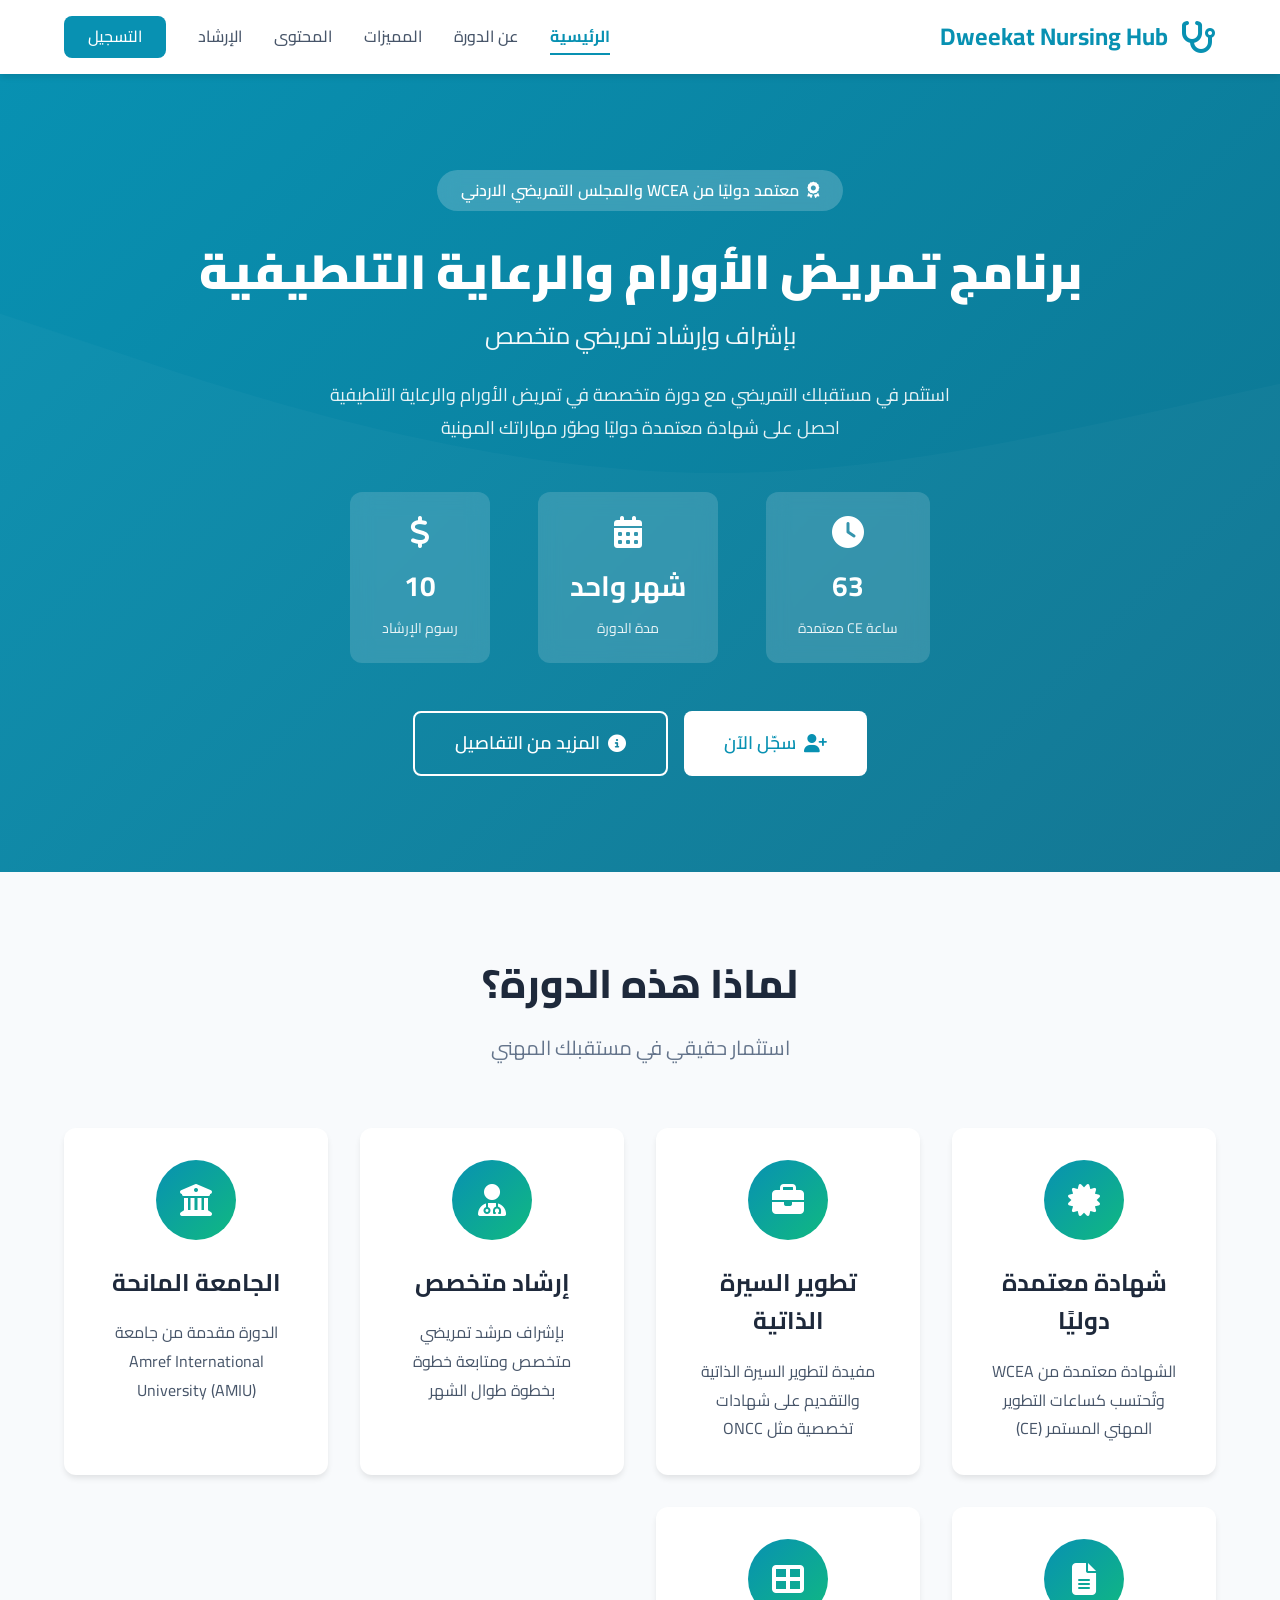
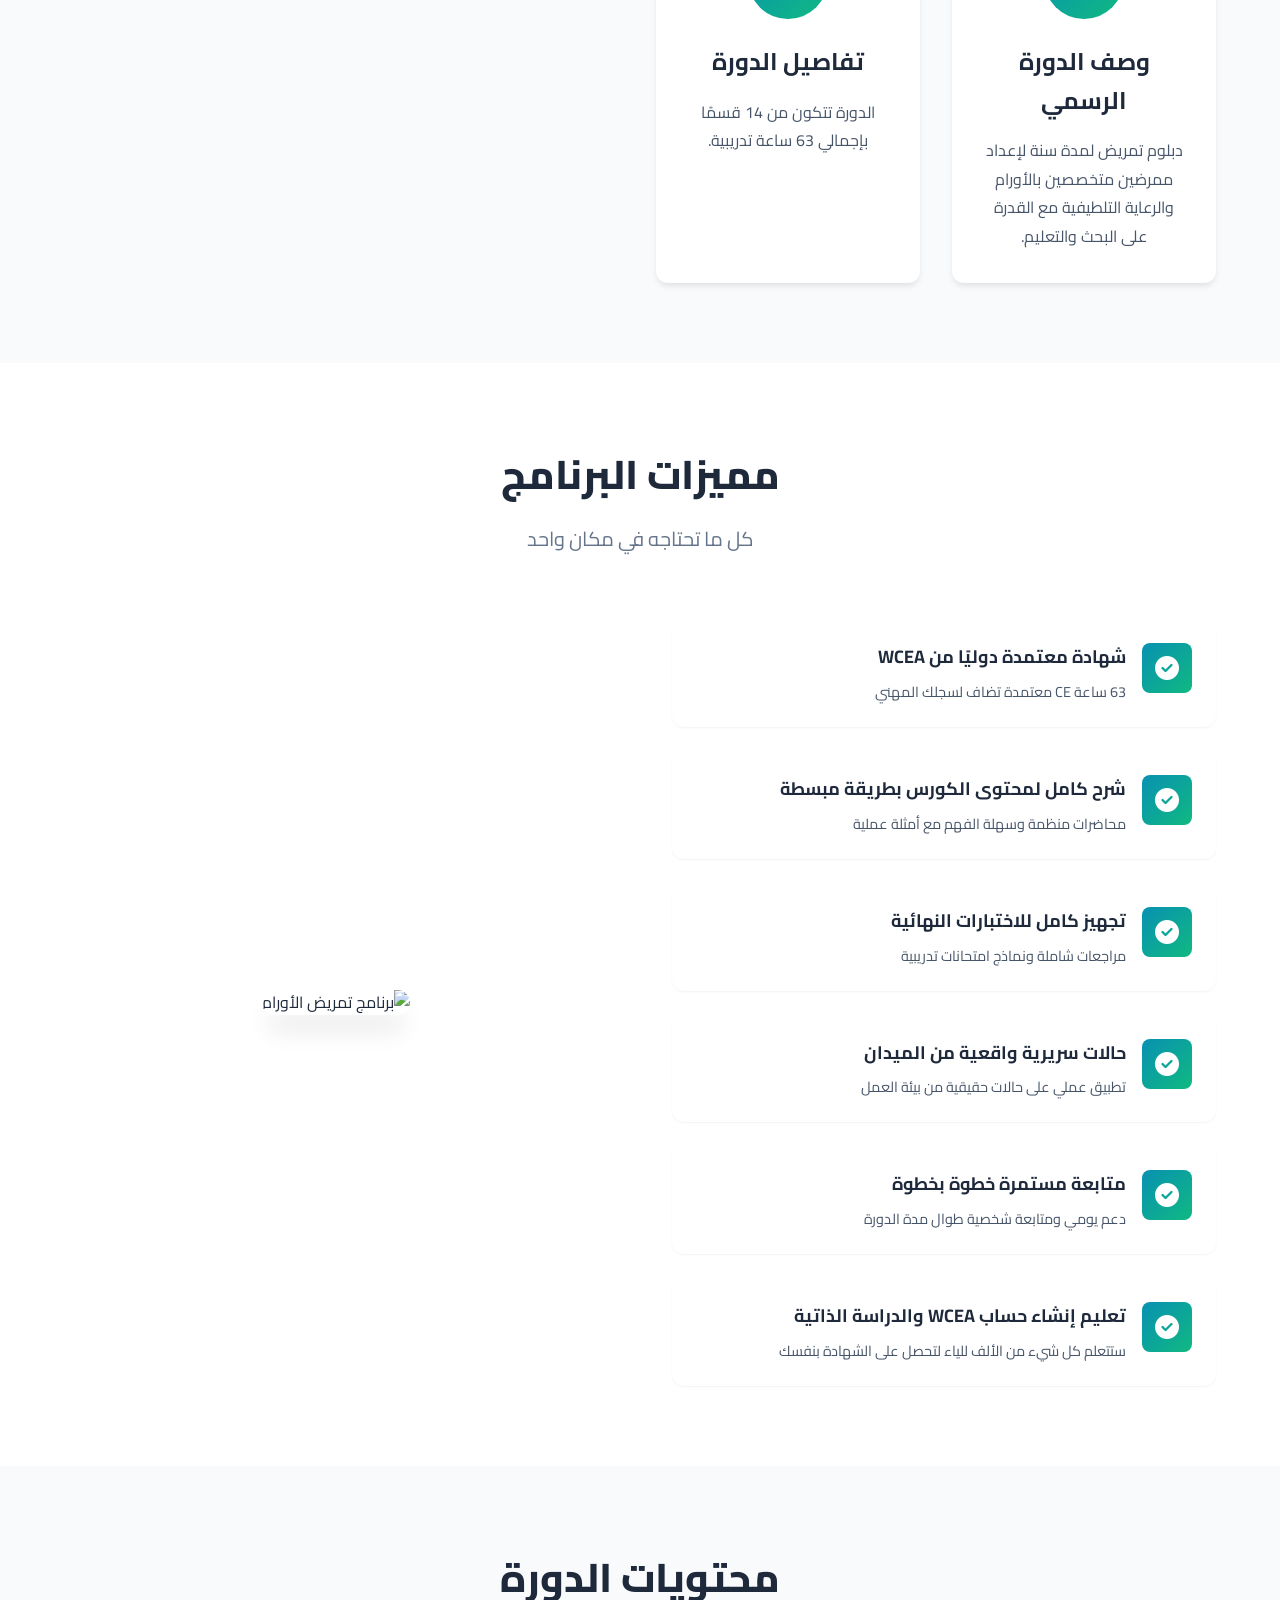
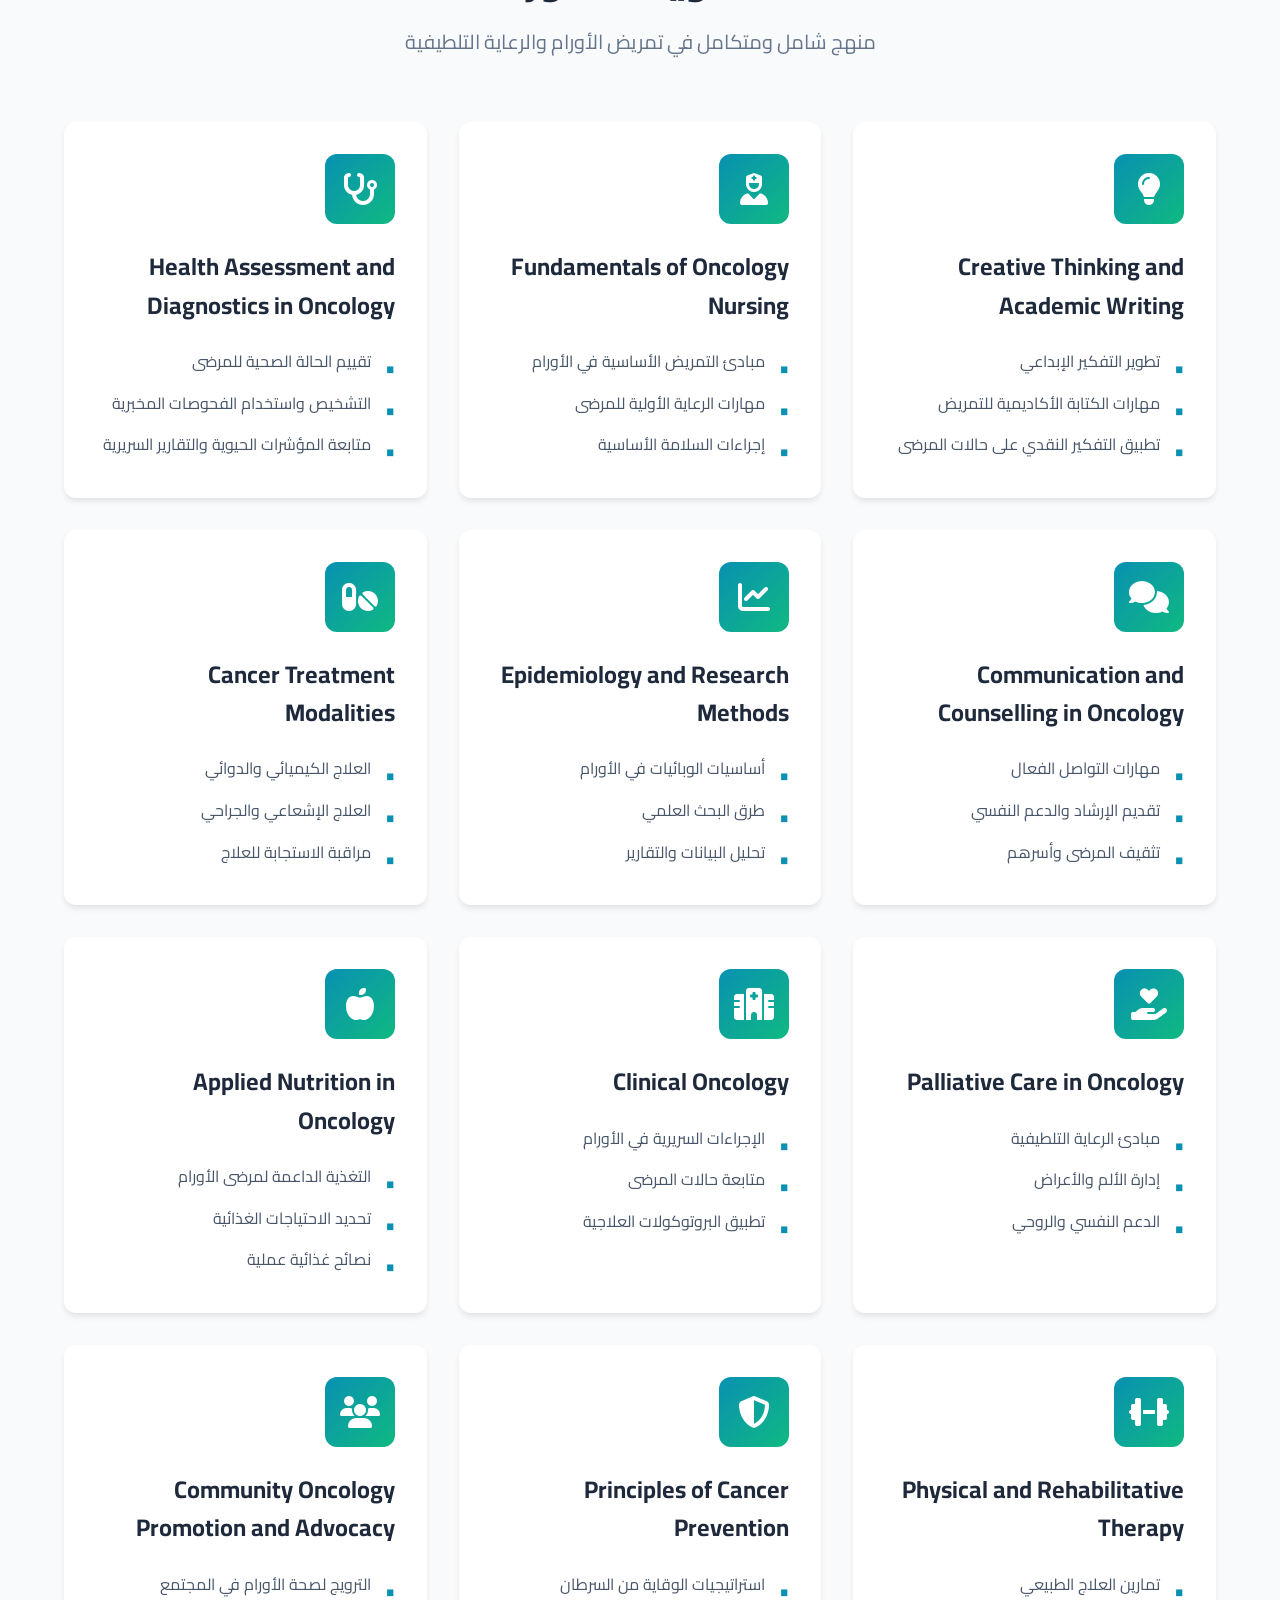
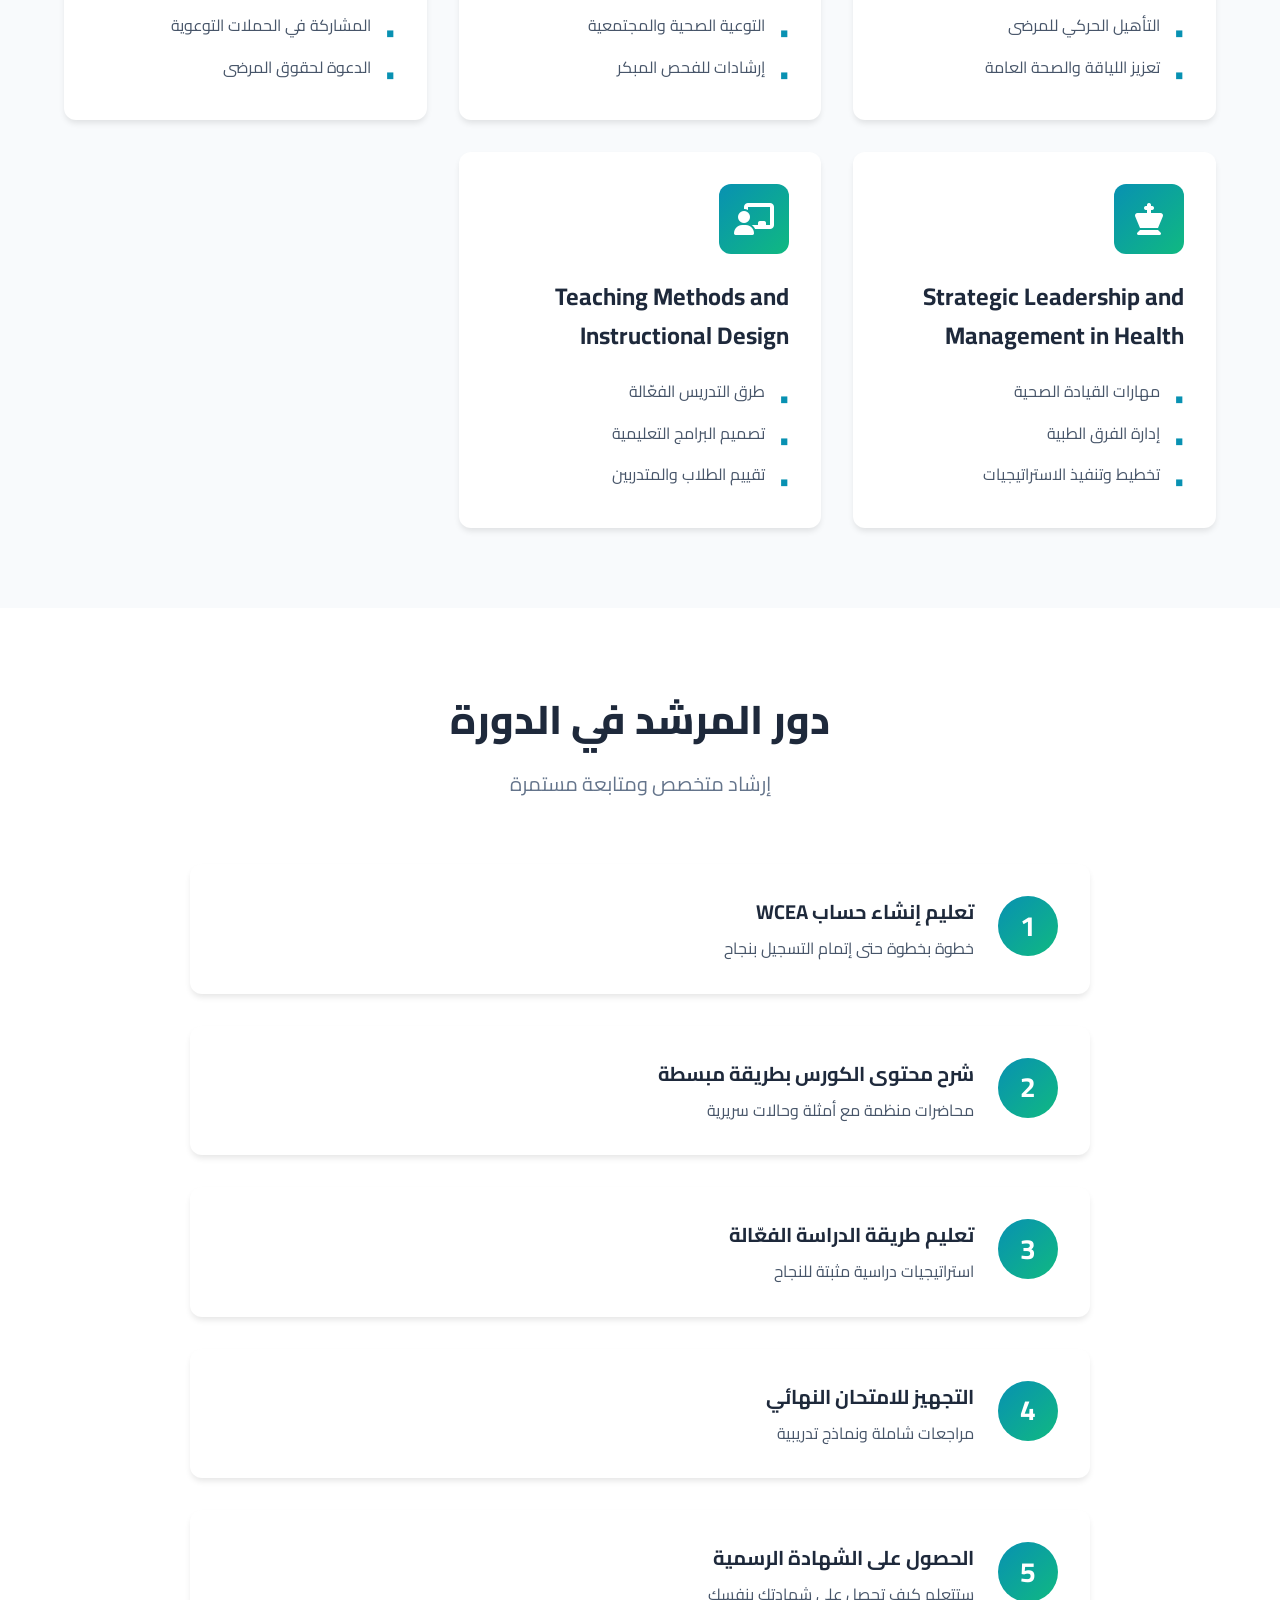
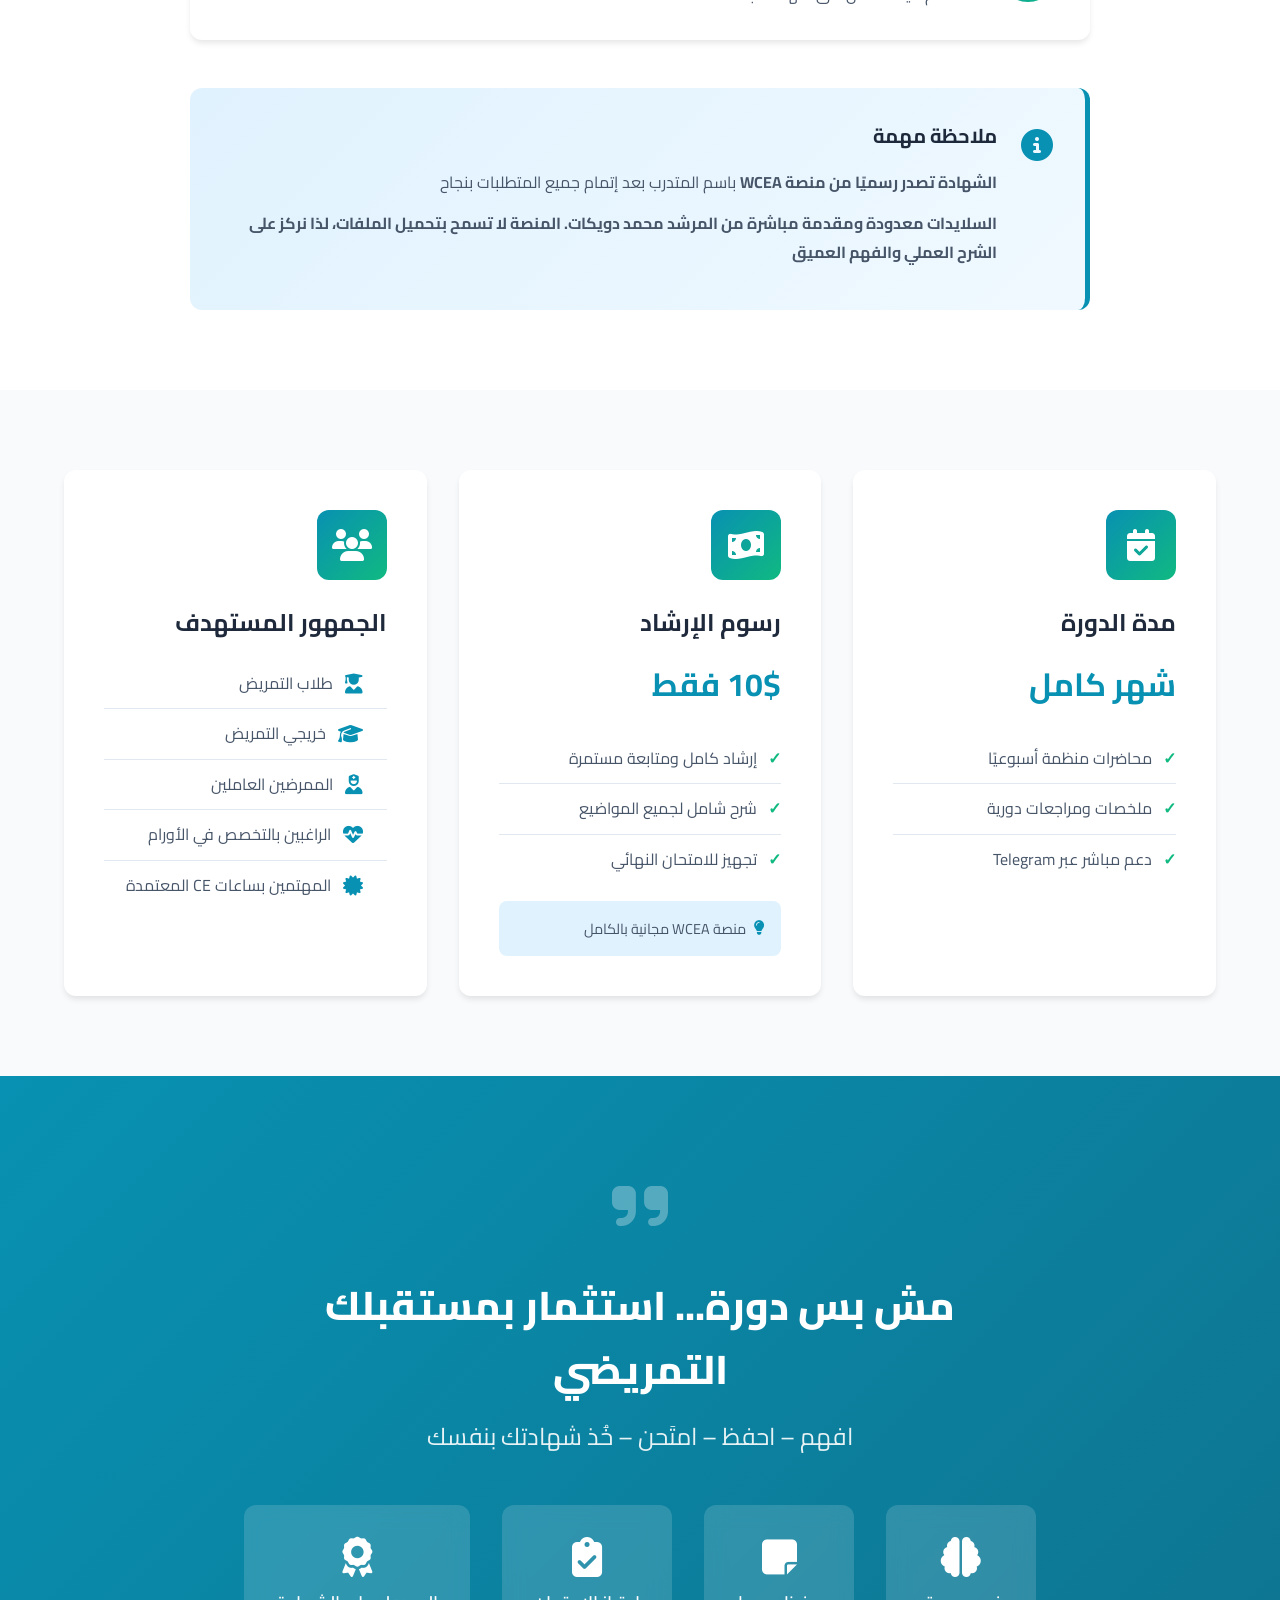
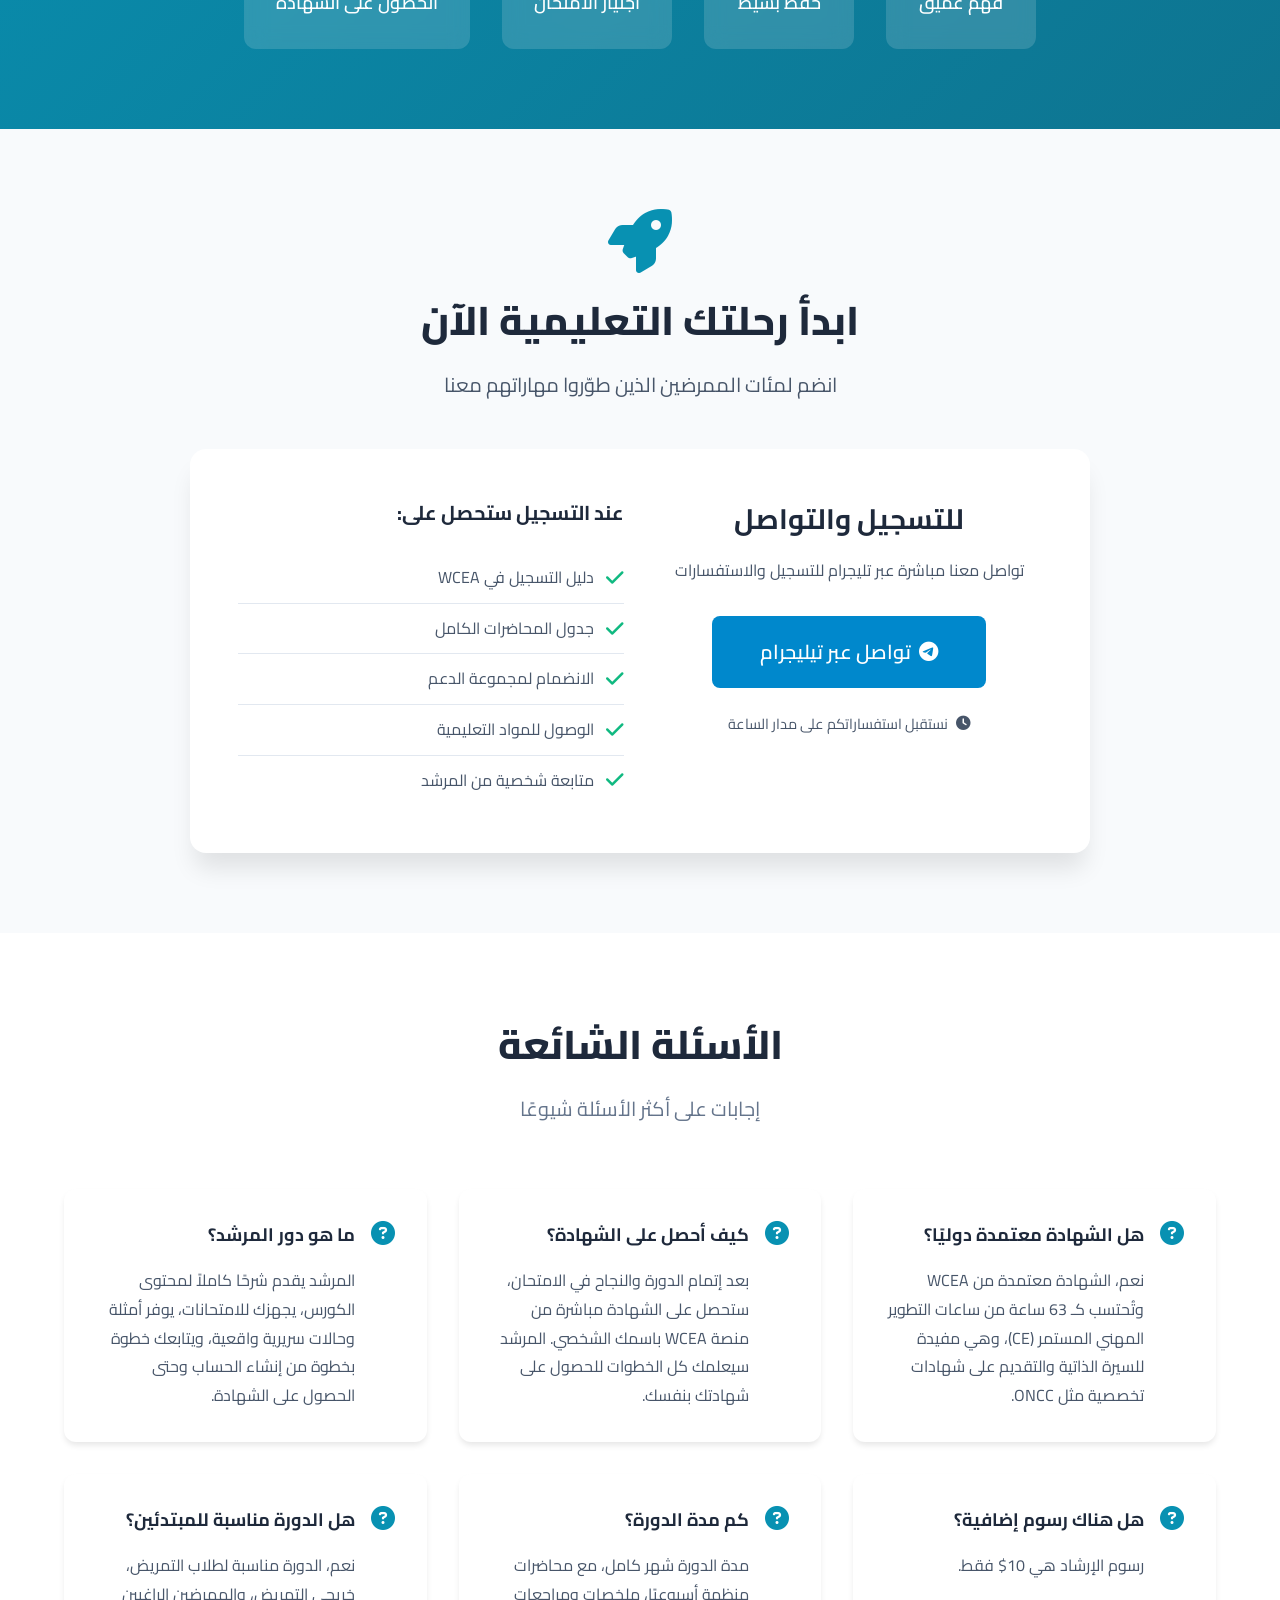
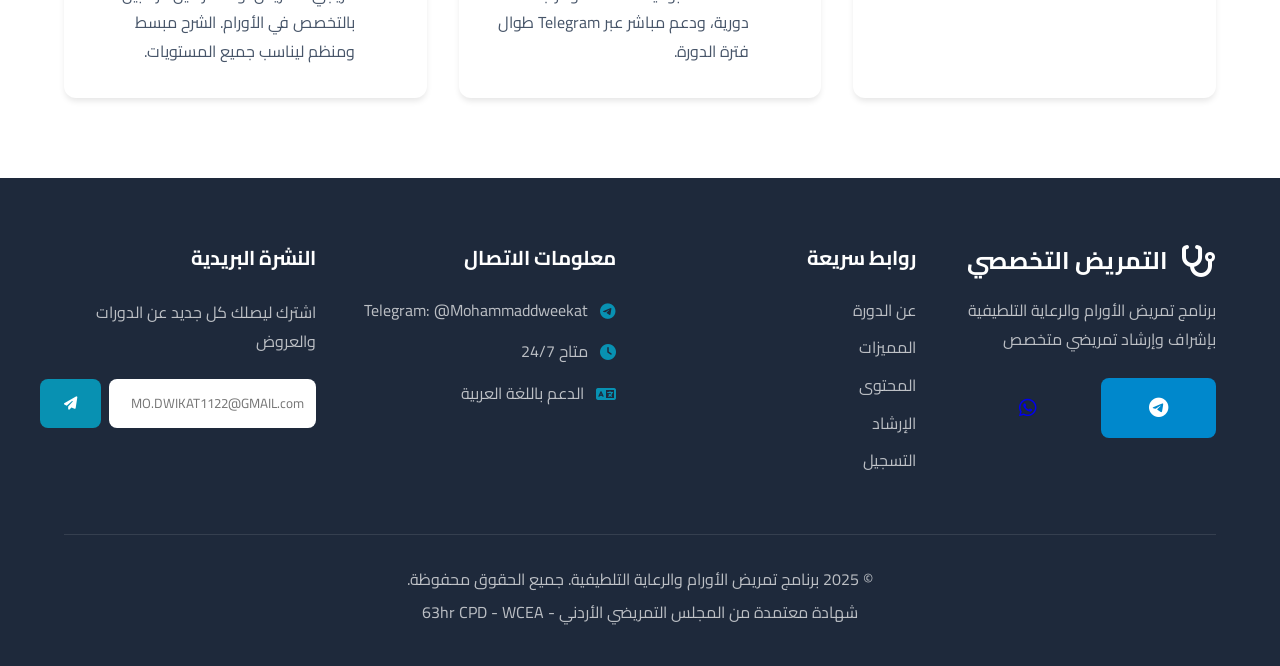
==== commit da15857b: "Change logo text from Arabic to English" ====
--- a/index.html
+++ b/index.html
@@ -9,6 +9,8 @@
     <link rel="preconnect" href="https://fonts.googleapis.com">
     <link rel="preconnect" href="https://fonts.gstatic.com" crossorigin>
     <link href="https://fonts.googleapis.com/css2?family=Cairo:wght@300;400;600;700;900&display=swap" rel="stylesheet">
+
+    <link rel="icon" href="https://bozfzygezpiautkrzdjt.supabase.co/storage/v1/object/public/lo/11843_82f21895e52c2871a34ac4dd637d3e2c-12_9_2025,%208_41_11%20PM.png" type="image/png">
 </head>
 <body>
     <!-- Header Section -->
@@ -17,7 +19,7 @@
             <div class="header-content">
                 <div class="logo">
                     <i class="fas fa-stethoscope"></i>
-                    <span>التمريض التخصصي</span>
+                    <span>Dweekat Nursing Hub</span>
                 </div>
                 <nav class="main-nav">
                     <a href="#hero" class="nav-link">الرئيسية</a>
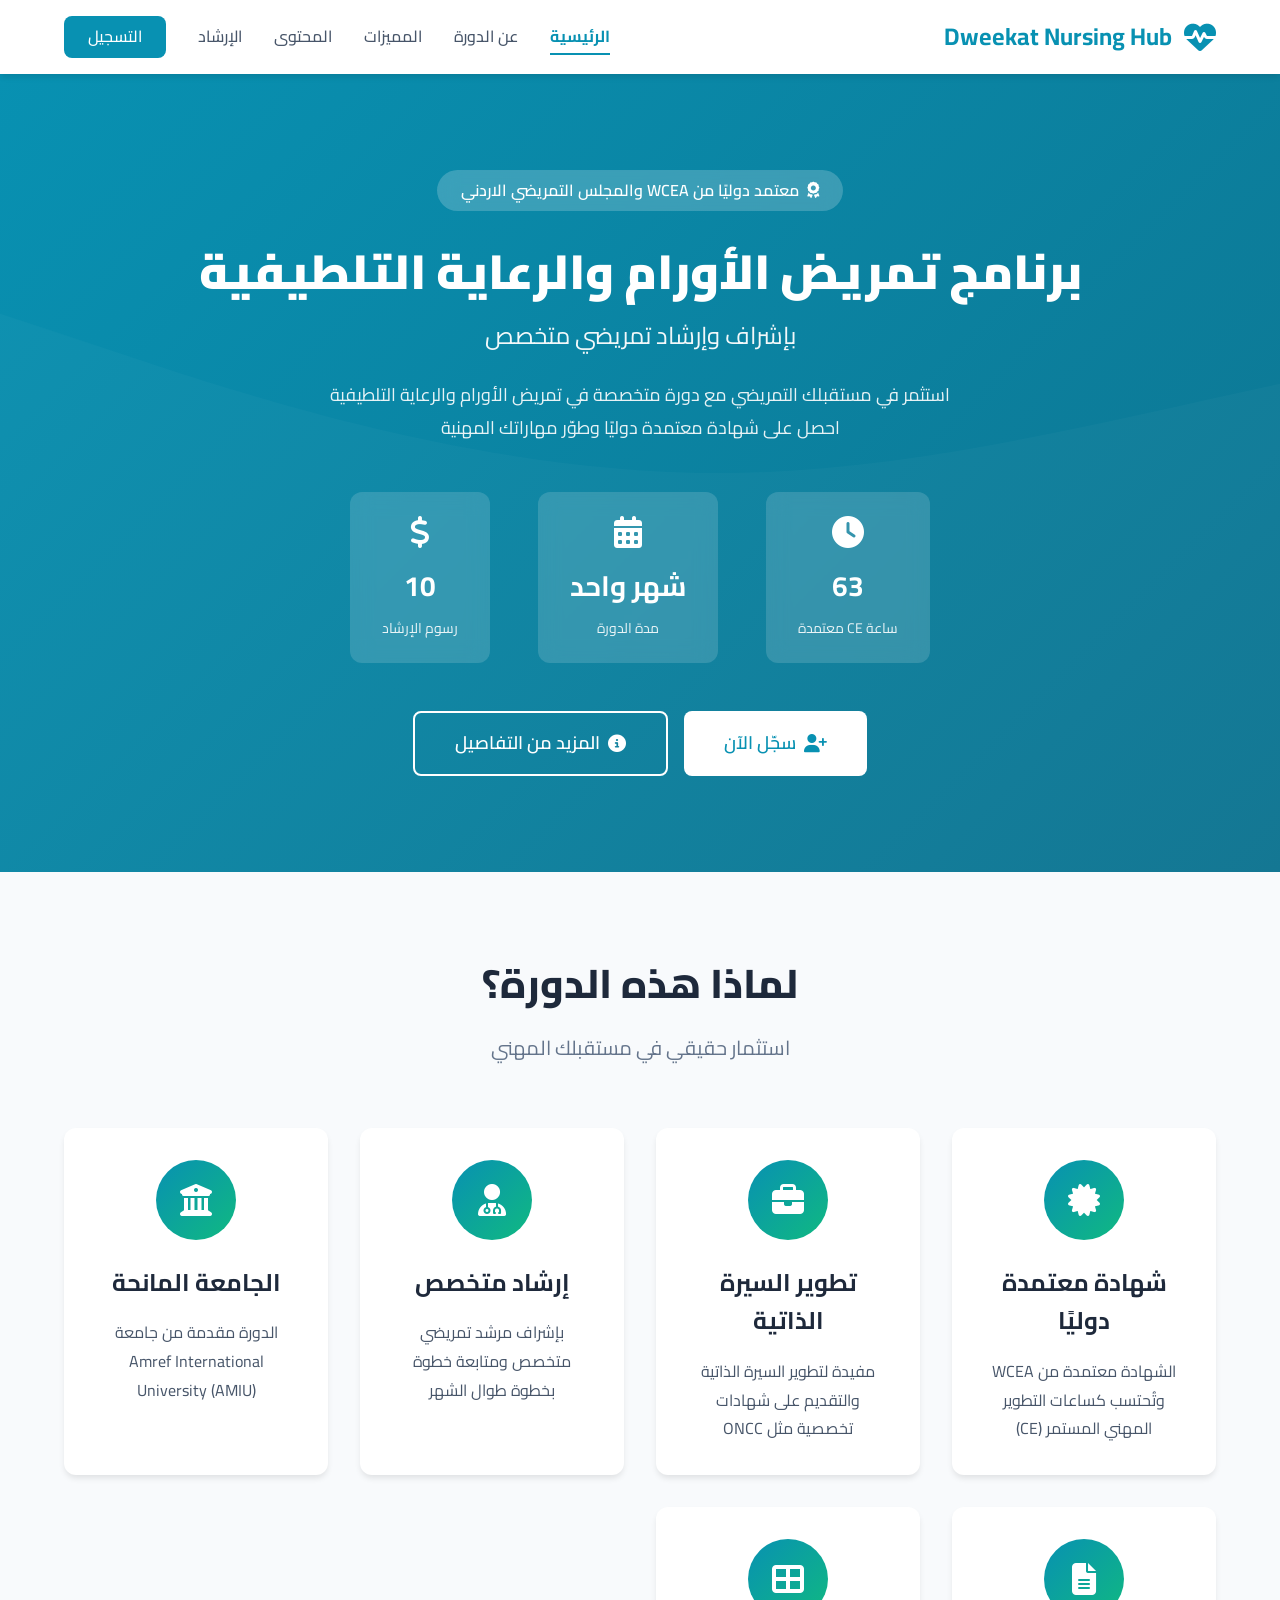
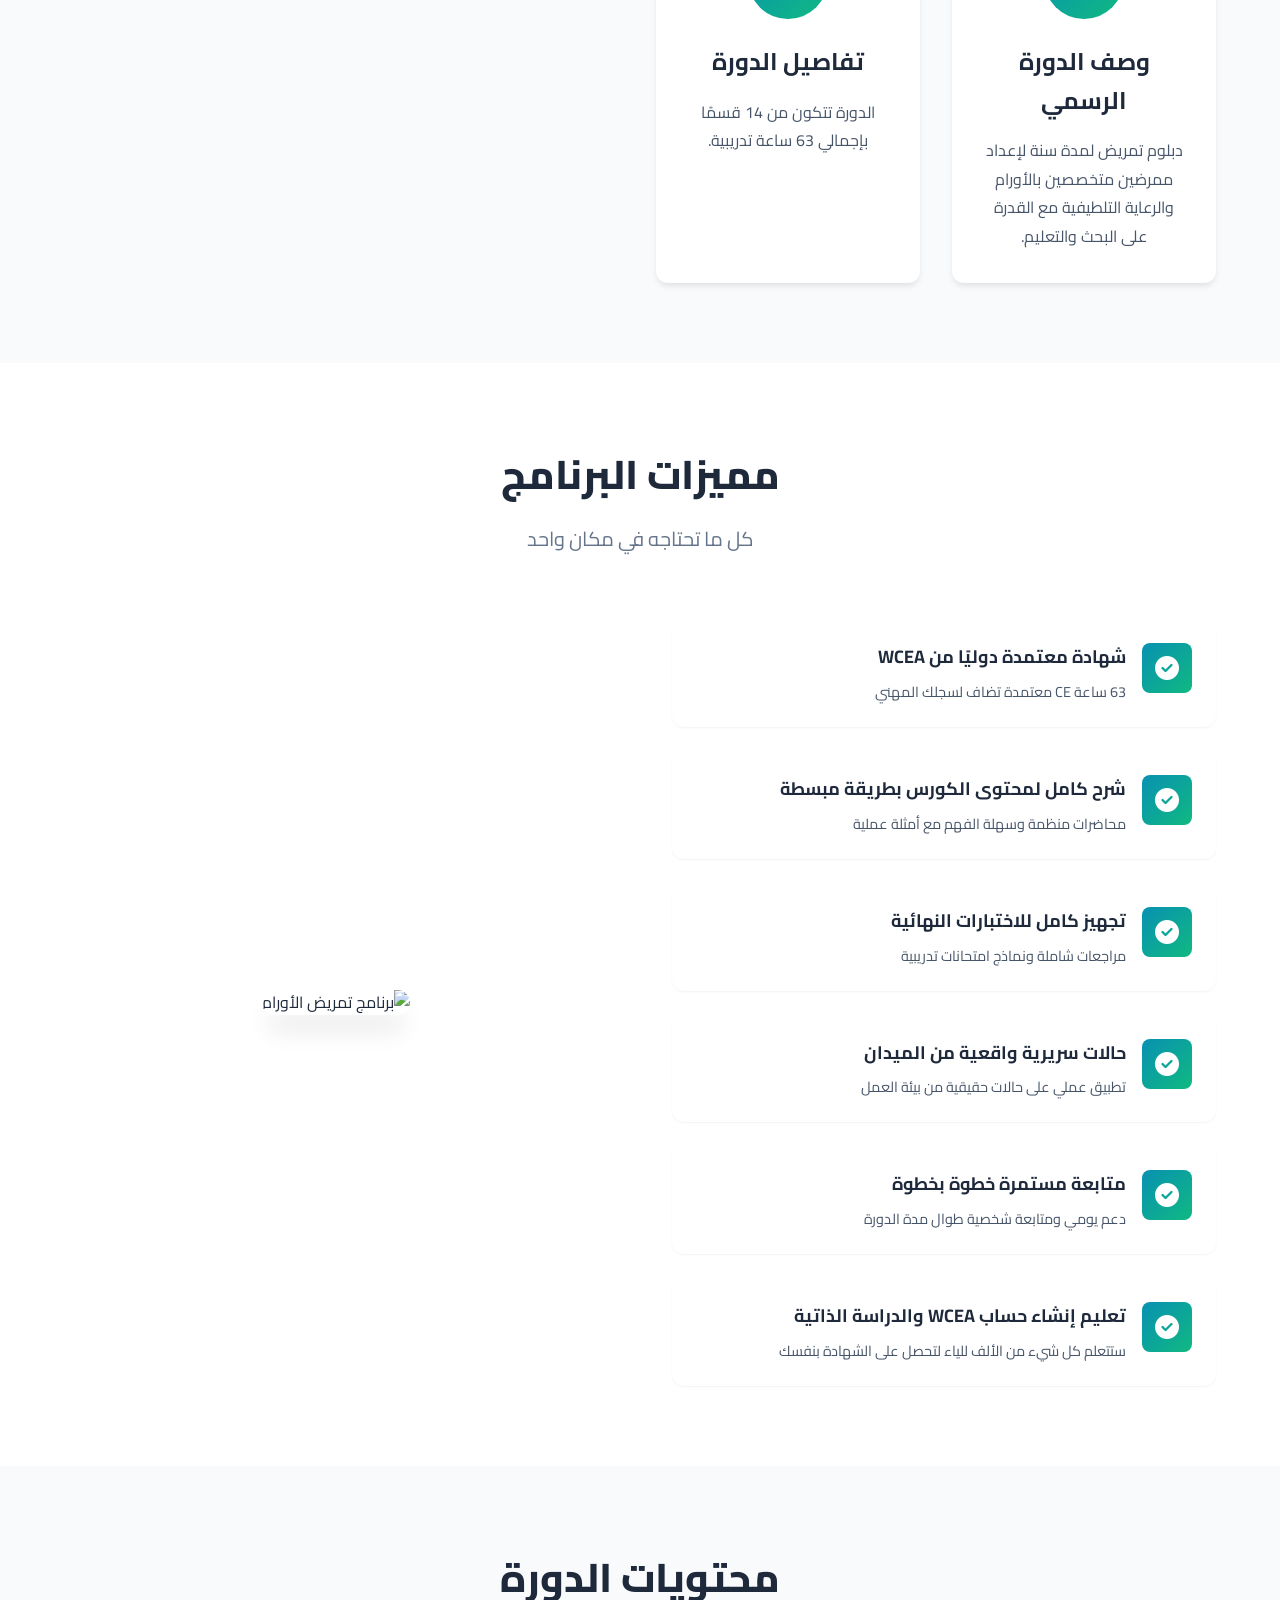
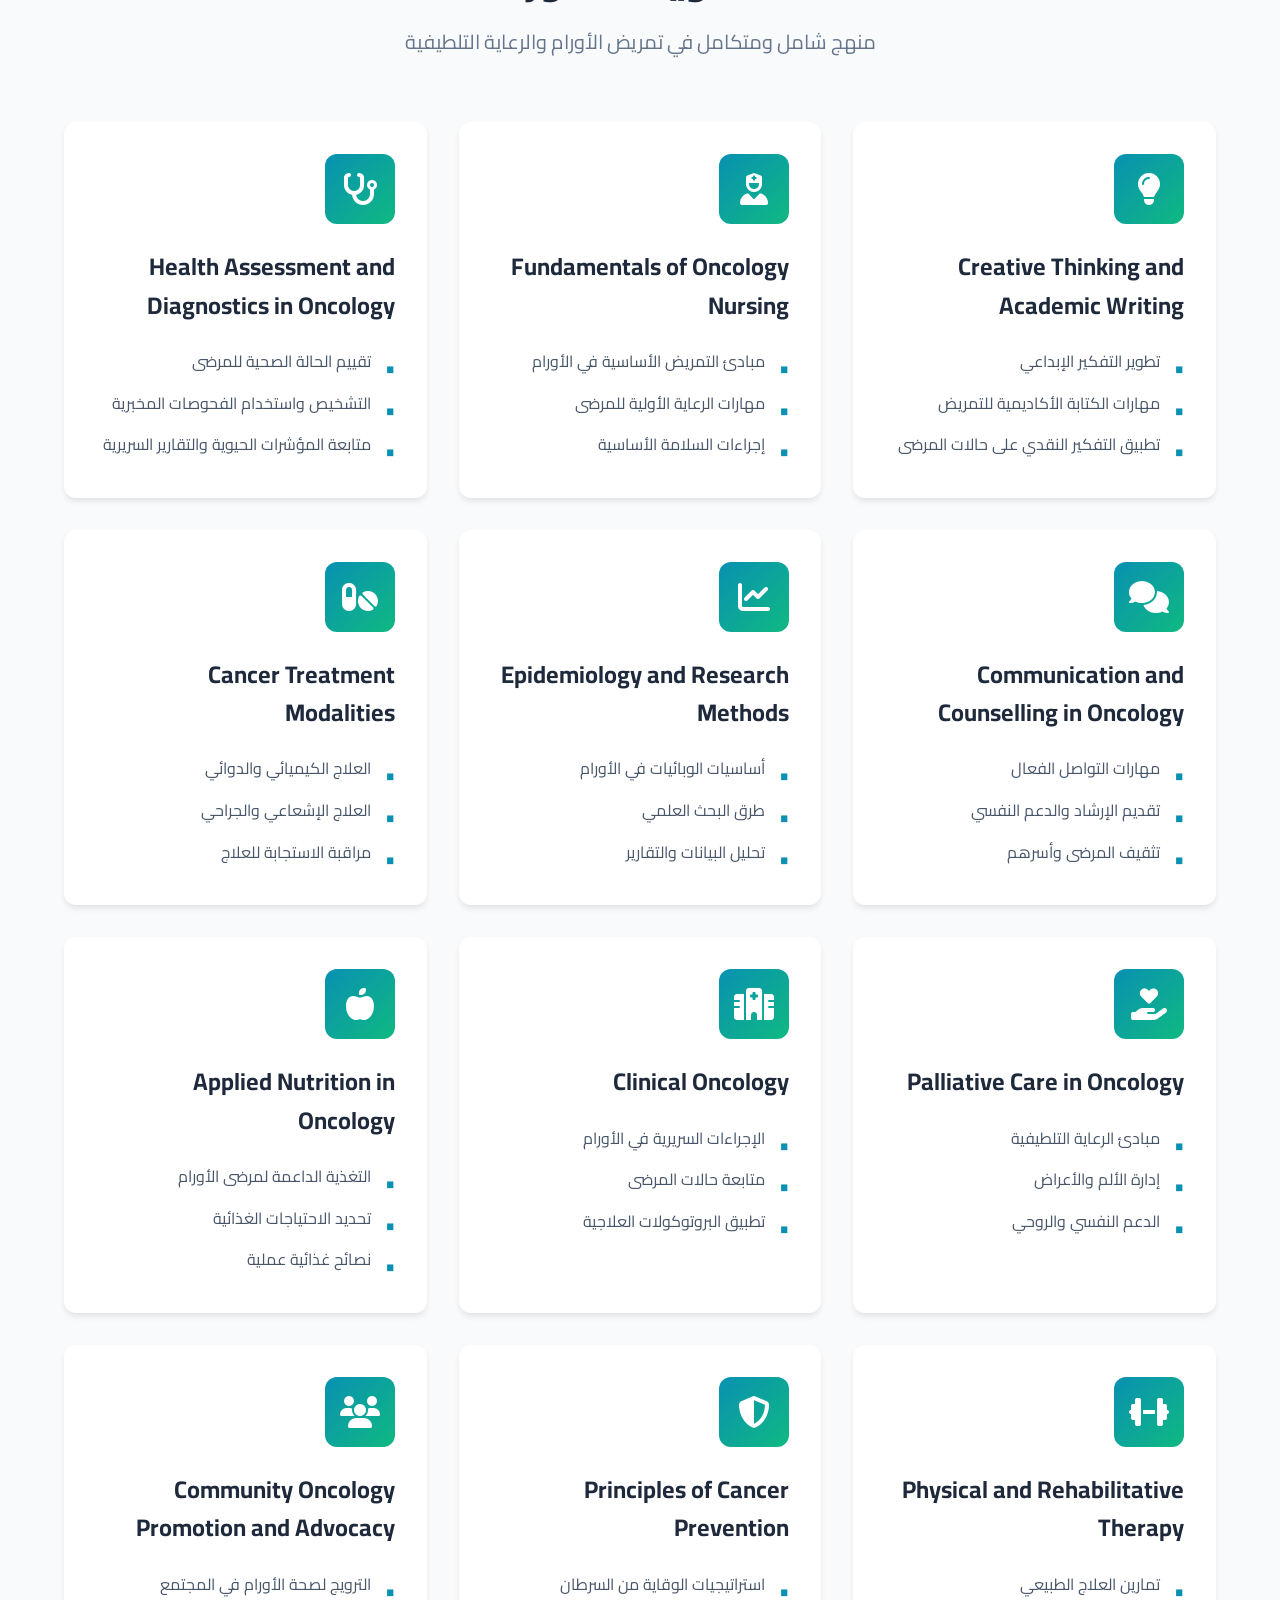
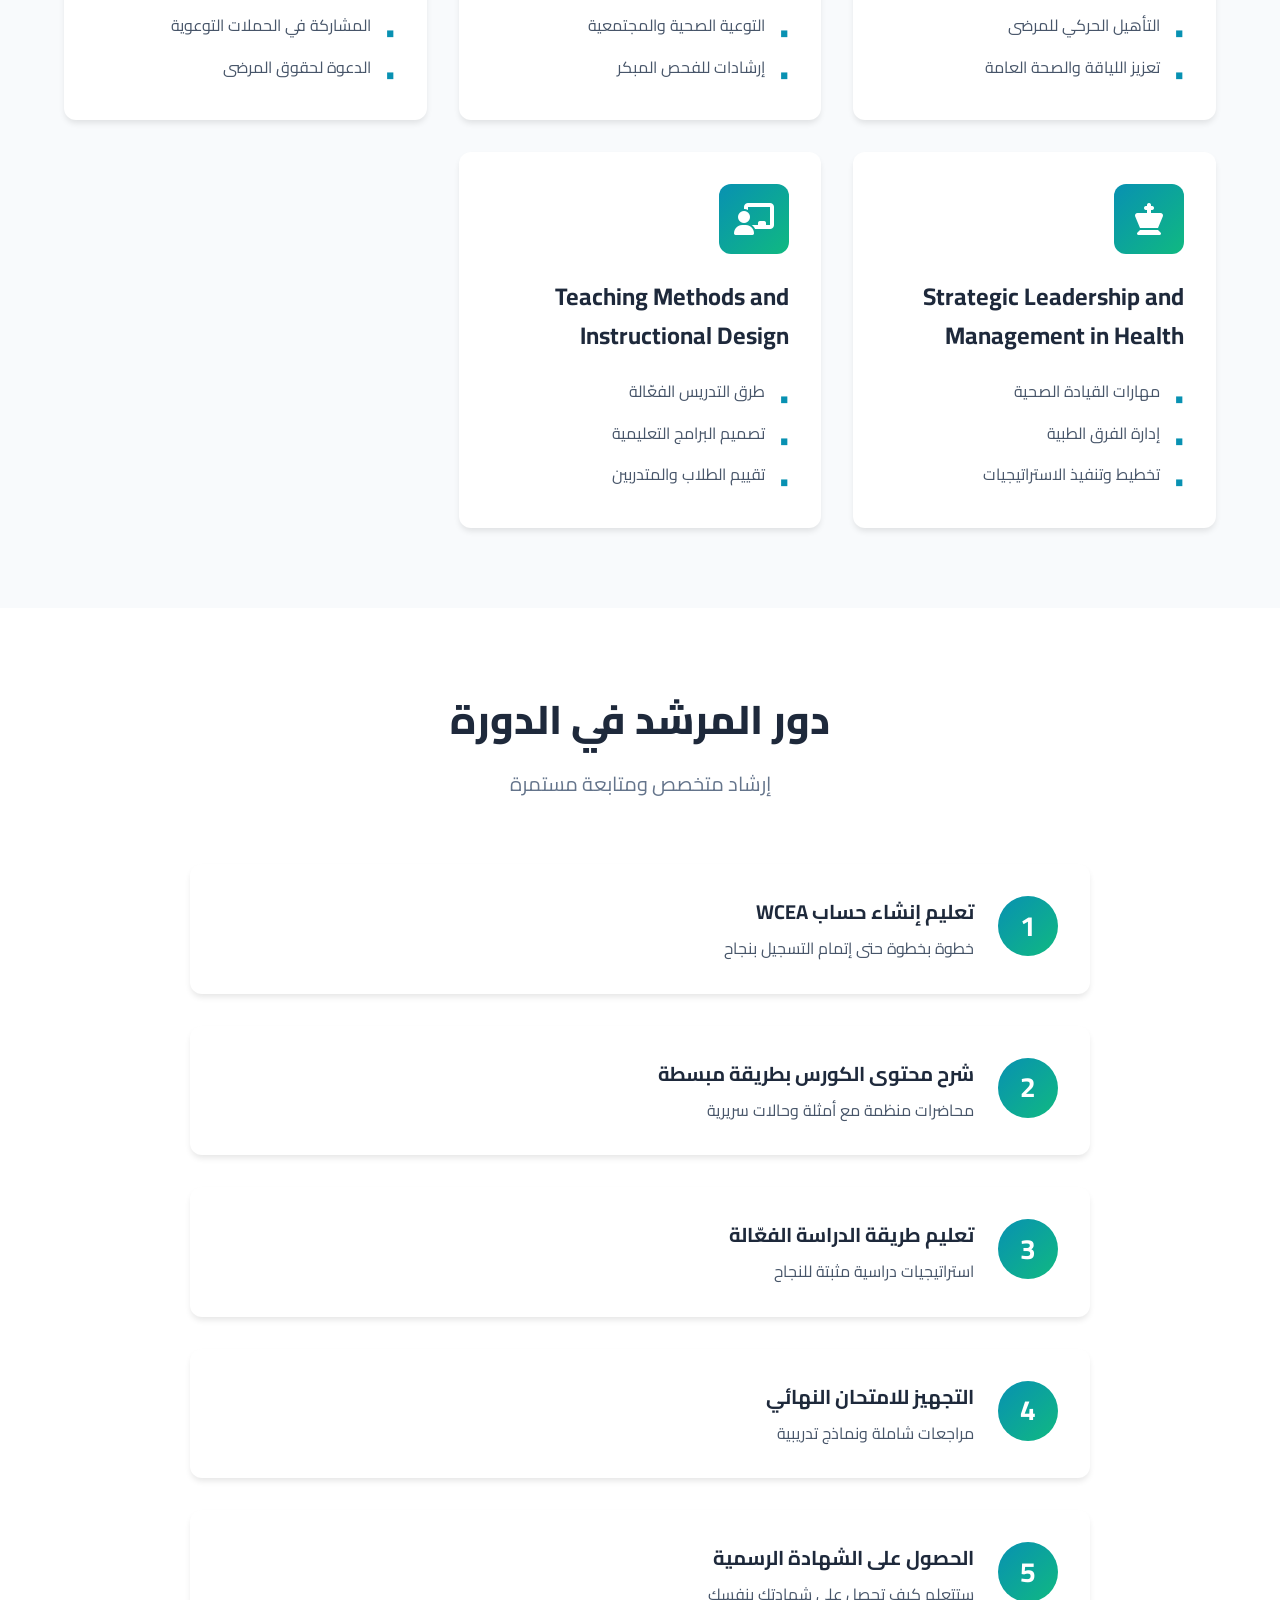
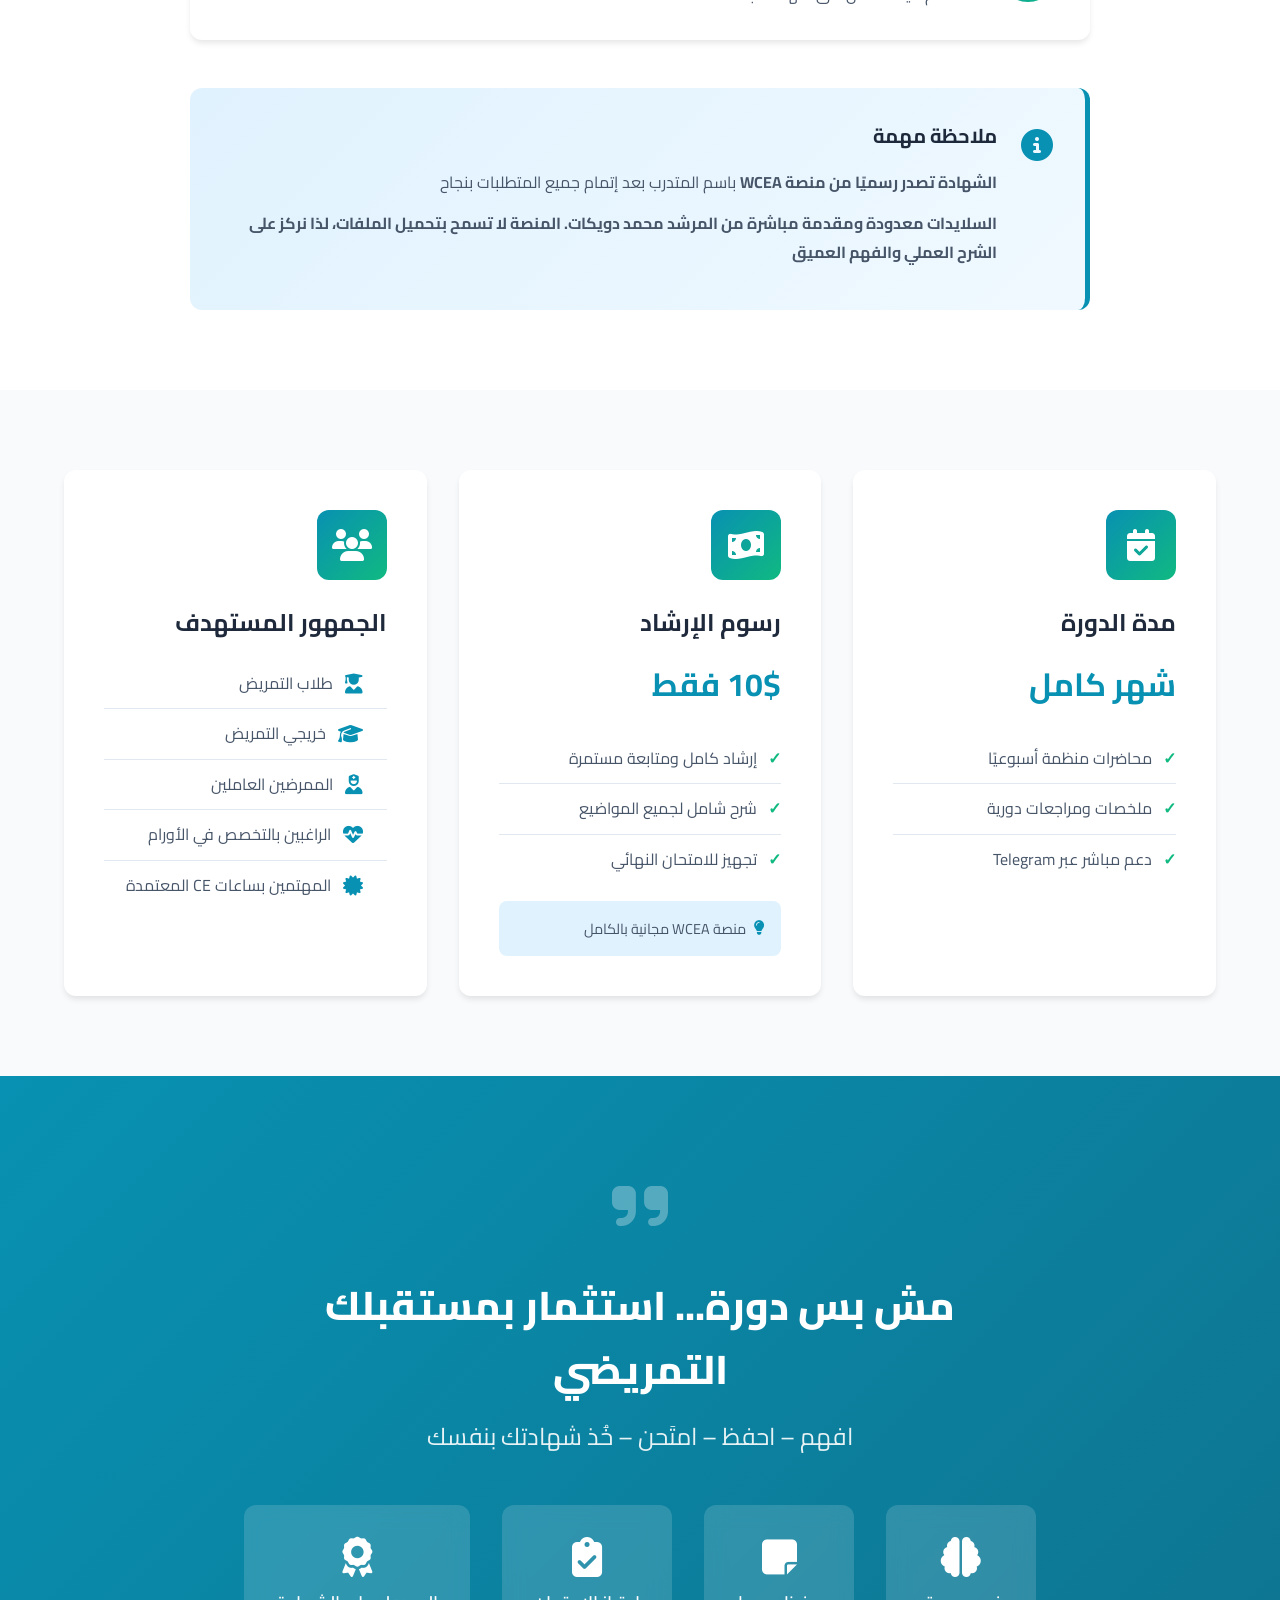
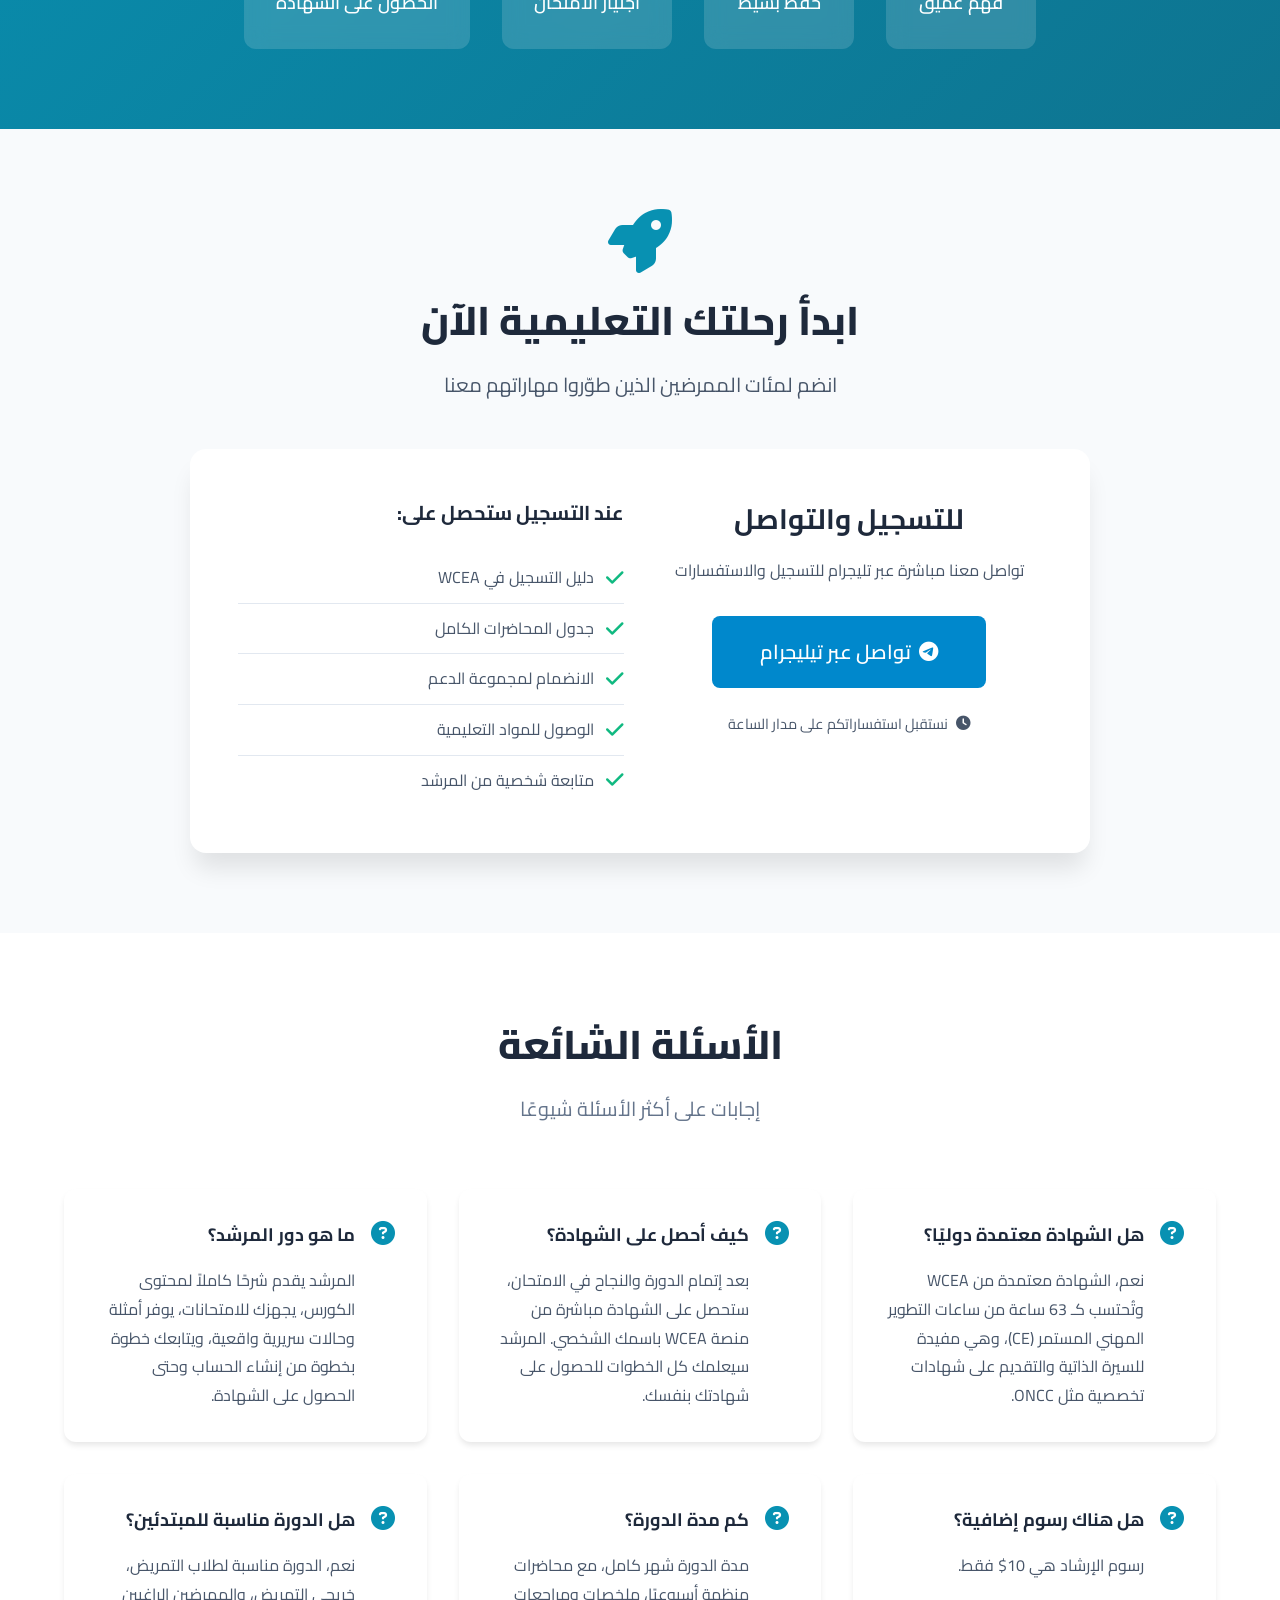
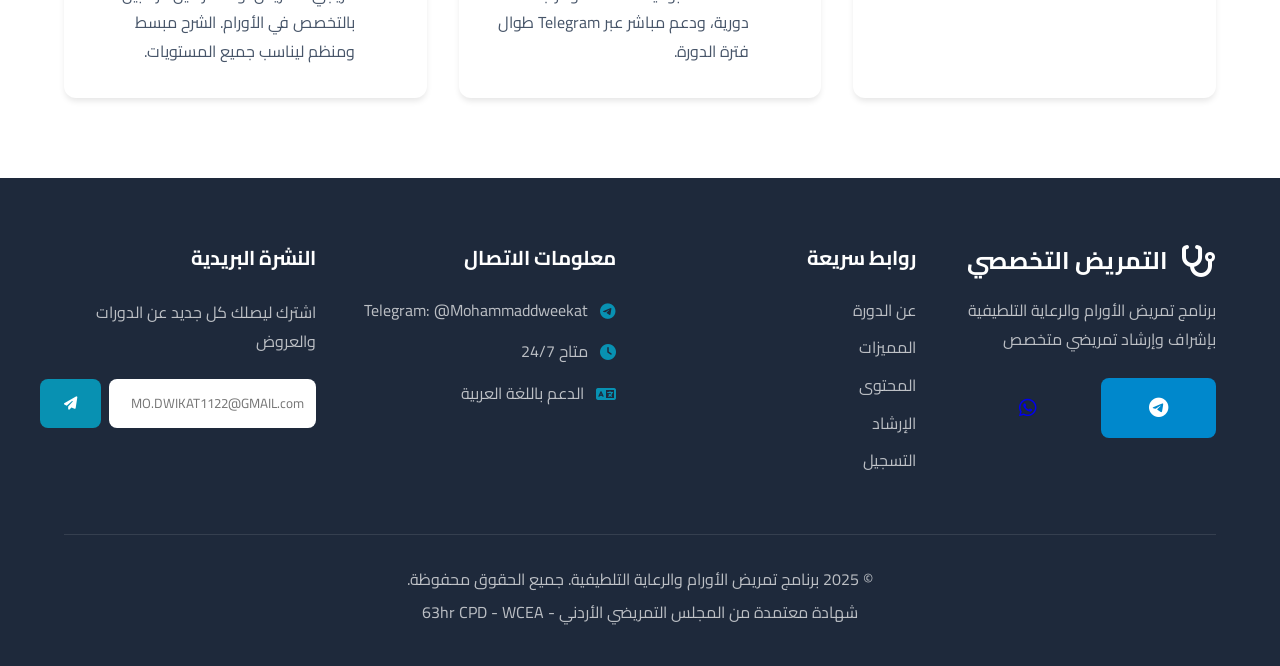
==== commit dc91c6fd: "Change logo icon from stethoscope to heartbeat" ====
--- a/index.html
+++ b/index.html
@@ -10,7 +10,7 @@
     <link rel="preconnect" href="https://fonts.gstatic.com" crossorigin>
     <link href="https://fonts.googleapis.com/css2?family=Cairo:wght@300;400;600;700;900&display=swap" rel="stylesheet">
 
-    <link rel="icon" href="https://bozfzygezpiautkrzdjt.supabase.co/storage/v1/object/public/lo/11843_82f21895e52c2871a34ac4dd637d3e2c-12_9_2025,%208_41_11%20PM.png" type="image/png">
+    <link rel="icon" href="https://bozfzygezpiautkrzdjt.supabase.co/storage/v1/object/public/lo/Blue%20and%20White%20Illustrative%20Doctor%20Health%20Care%20Logo.png" type="image/png">
 </head>
 <body>
     <!-- Header Section -->
@@ -18,7 +18,7 @@
         <div class="container">
             <div class="header-content">
                 <div class="logo">
-                    <i class="fas fa-stethoscope"></i>
+                    <i class="fas fa-heartbeat"></i>
                     <span>Dweekat Nursing Hub</span>
                 </div>
                 <nav class="main-nav">
